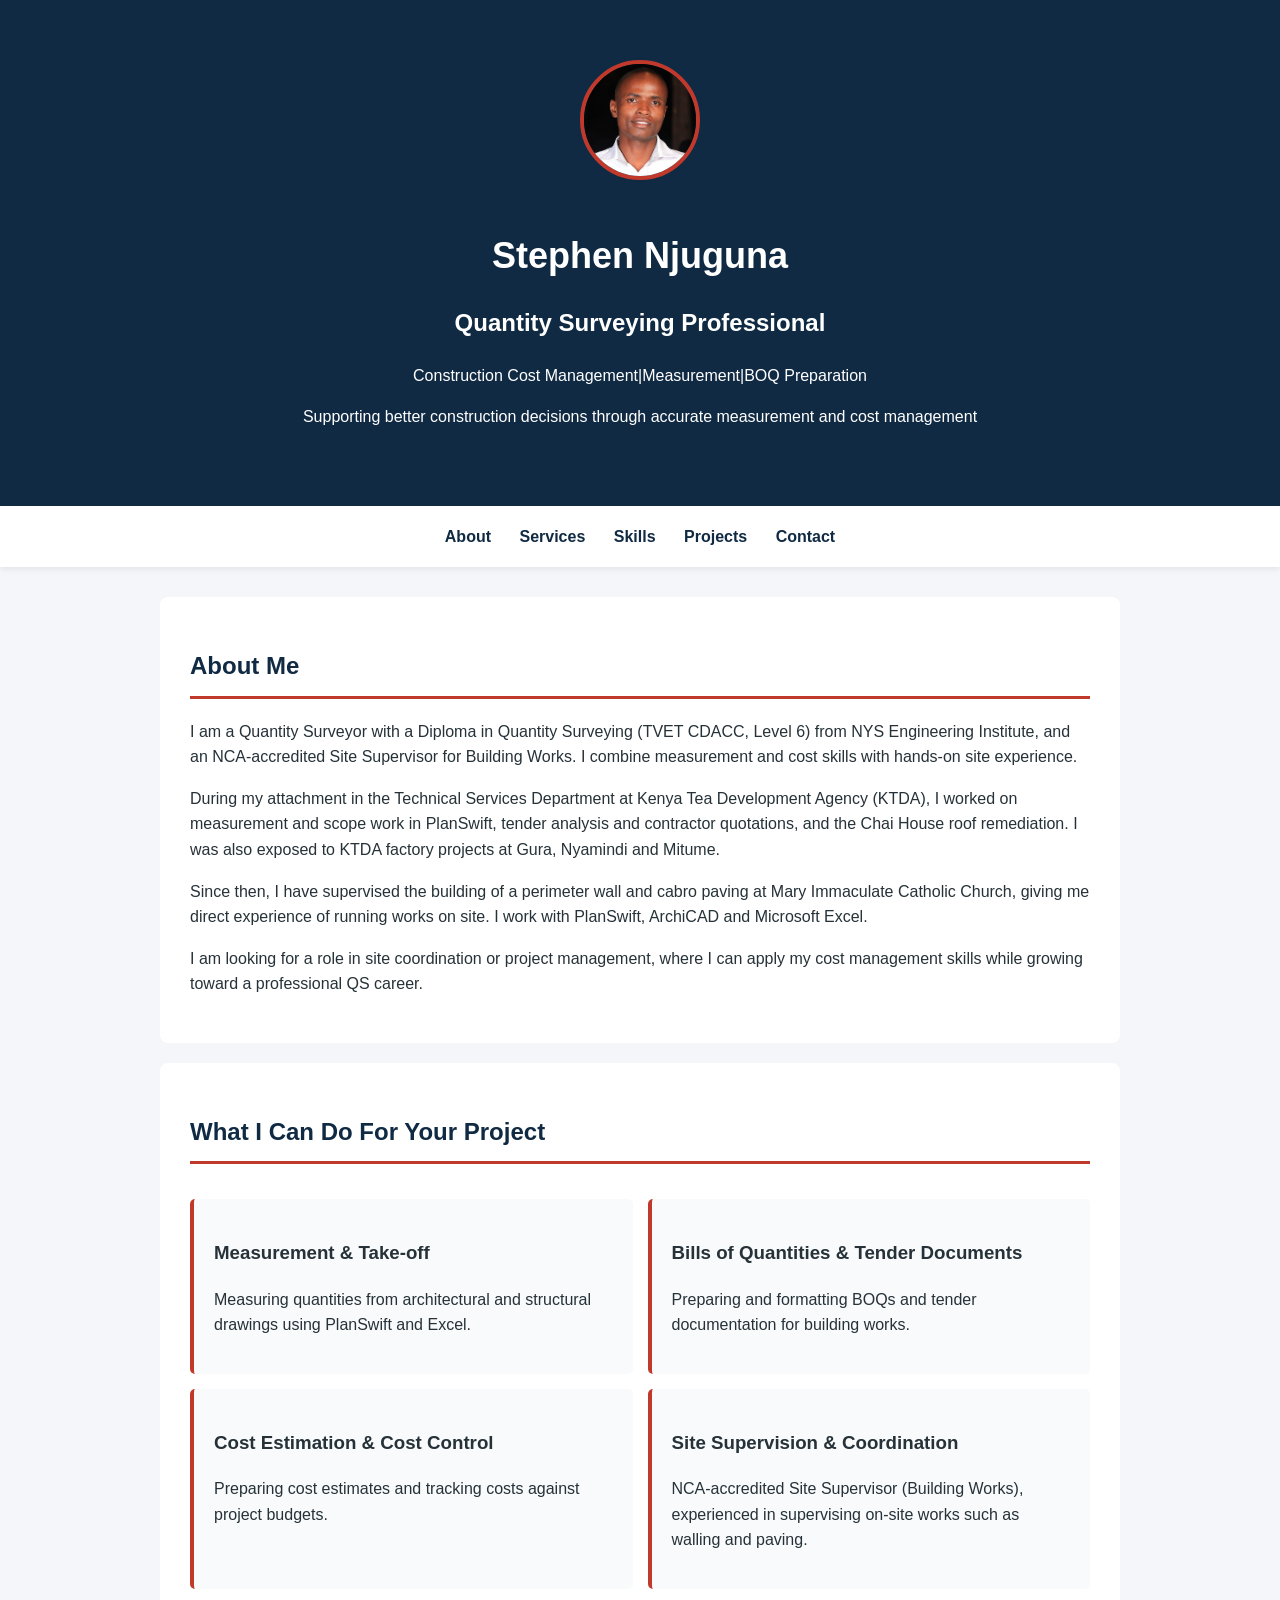
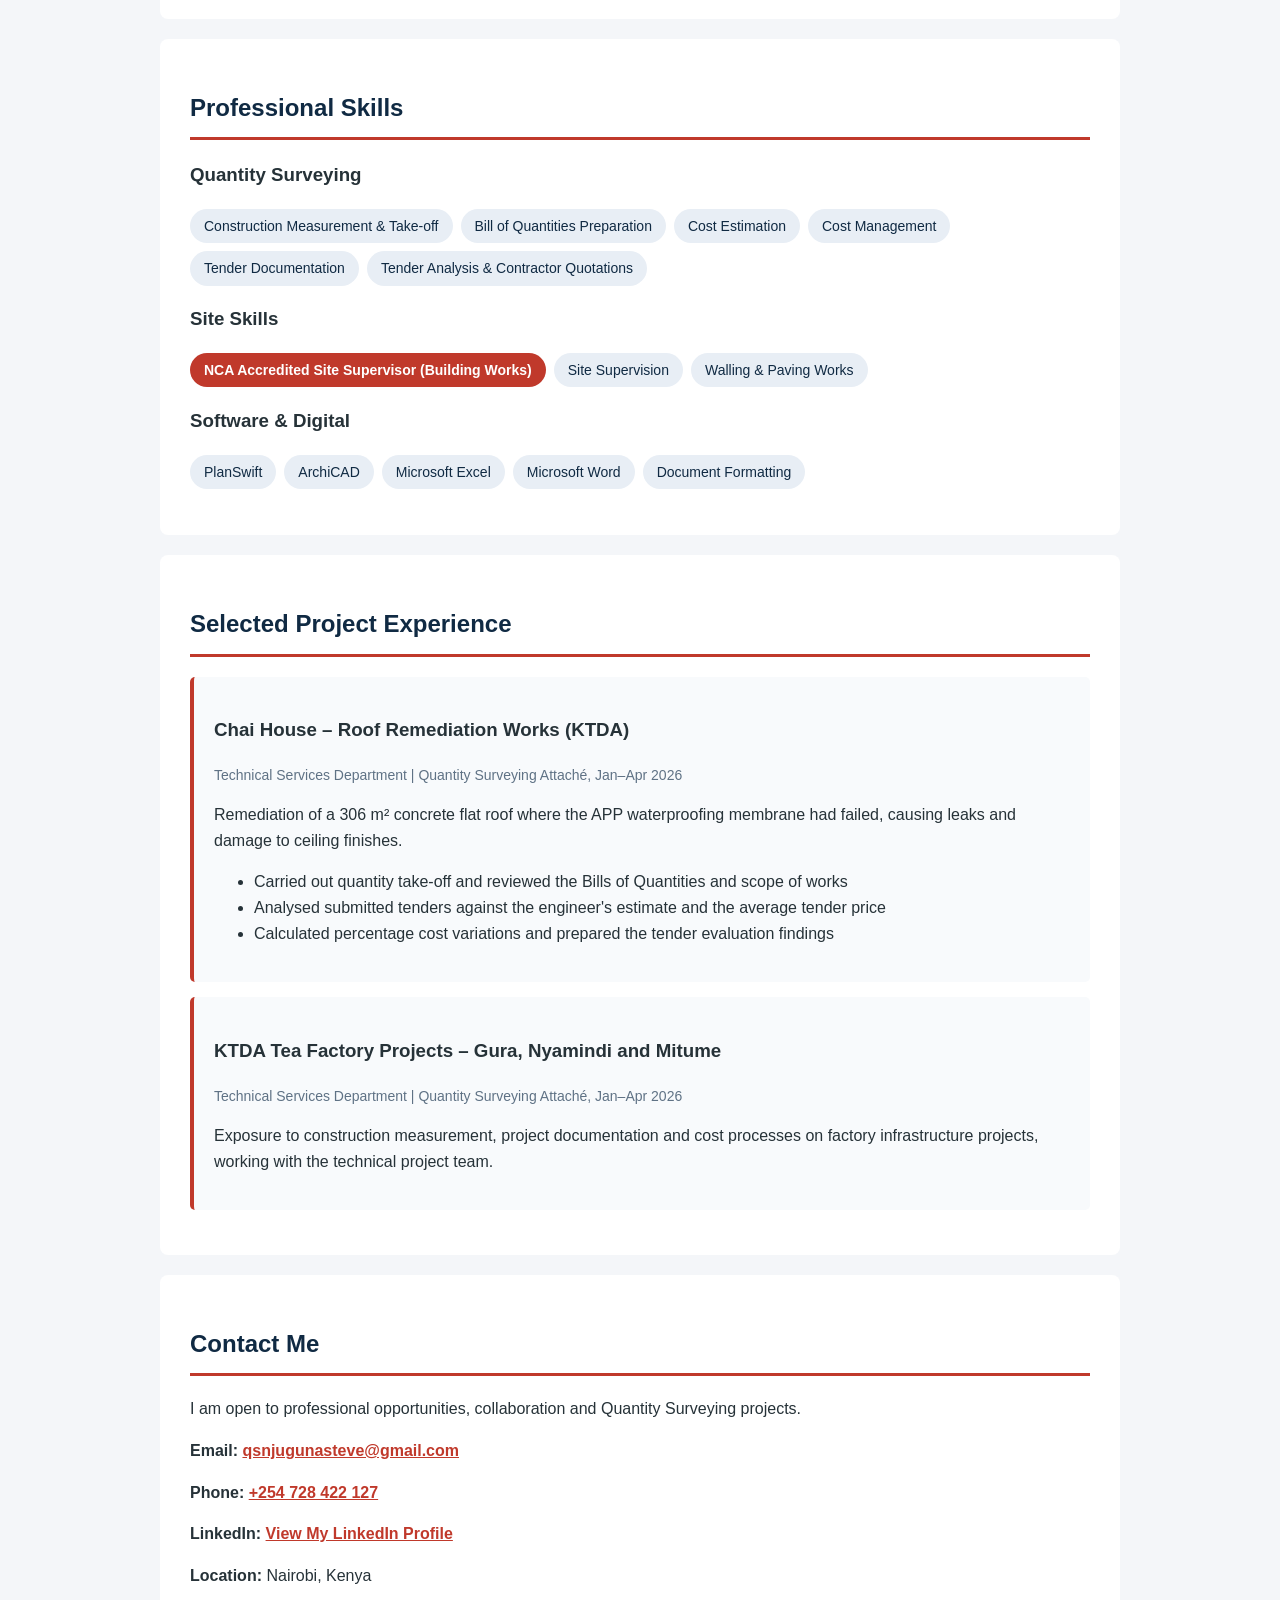
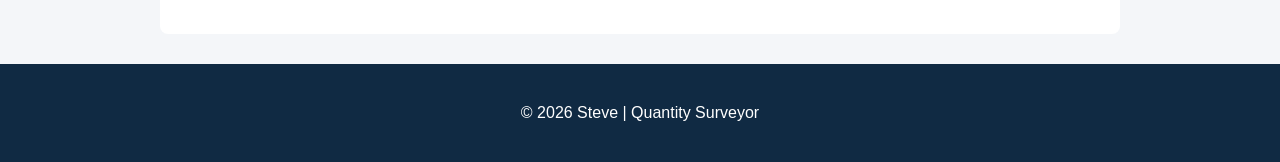
==== index.html @ 522ca5da "Add files via upload" ====
<!DOCTYPE html>
<html lang="en">

<head>
    <meta charset="UTF-8">
    <meta name="viewport" content="width=device-width, initial-scale=1.0">
    <title>Stephen Njuguna | Quantity Surveyor</title>

    <link rel="stylesheet" href="style.css">
</head>

    
    <body>

   <header>
    <img src="stephen.jpg" alt="Stephen Njuguna, Quantity Surveyor" class="profile-photo">
        <h1>Stephen Njuguna</h1>
        <h2>Quantity Surveying Professional</h2>
        <p>Construction Cost Management|Measurement|BOQ Preparation</p>
        <p>
            Supporting better construction decisions through accurate measurement and cost management
        </p>
    </header>

    <nav>
        <a href="#about">About</a>
        <a href="#services">Services</a>
        <a href="#skills">Skills</a>
        <a href="#projects">Projects</a>
        <a href="#contact">Contact</a>
    </nav>

    <main>

            
<section id="about">
    <h2>About Me</h2>

    <p>
        I am a Quantity Surveyor with a Diploma in Quantity Surveying
        (TVET CDACC, Level 6) from NYS Engineering Institute, and an
        NCA-accredited Site Supervisor for Building Works. I combine
        measurement and cost skills with hands-on site experience.
    </p>

    <p>
        During my attachment in the Technical Services Department at
        Kenya Tea Development Agency (KTDA), I worked on measurement
        and scope work in PlanSwift, tender analysis and contractor
        quotations, and the Chai House roof remediation. I was also
        exposed to KTDA factory projects at Gura, Nyamindi and Mitume.
    </p>

    <p>
        Since then, I have supervised the building of a perimeter wall
        and cabro paving at Mary Immaculate Catholic Church, giving me
        direct experience of running works on site. I work with PlanSwift,
        ArchiCAD and Microsoft Excel.
    </p>

    <p>
        I am looking for a role in site coordination or project
        management, where I can apply my cost management skills while
        growing toward a professional QS career.
    </p>
</section>


        
<section id="services">
    <h2>What I Can Do For Your Project</h2>

    <article>
        <h3>Measurement & Take-off</h3>
        <p>
            Measuring quantities from architectural and structural
            drawings using PlanSwift and Excel.
        </p>
    </article>

    <article>
        <h3>Bills of Quantities & Tender Documents</h3>
        <p>
            Preparing and formatting BOQs and tender documentation
            for building works.
        </p>
    </article>

    <article>
        <h3>Cost Estimation & Cost Control</h3>
        <p>
            Preparing cost estimates and tracking costs against
            project budgets.
        </p>
    </article>

    <article>
        <h3>Site Supervision & Coordination</h3>
        <p>
            NCA-accredited Site Supervisor (Building Works),
            experienced in supervising on-site works such as
            walling and paving.
        </p>
    </article>
</section>


       

<section id="skills">
    <h2>Professional Skills</h2>

    <h3>Quantity Surveying</h3>
    <ul>
        <li>Construction Measurement & Take-off</li>
        <li>Bill of Quantities Preparation</li>
        <li>Cost Estimation</li>
        <li>Cost Management</li>
        <li>Tender Documentation</li>
        <li>Tender Analysis & Contractor Quotations</li>
    </ul>

    <h3>Site Skills</h3>
    <ul>
        <li class="highlight">NCA Accredited Site Supervisor (Building Works)</li>
        <li>Site Supervision</li>
        <li>Walling & Paving Works</li>
    </ul>

    <h3>Software & Digital</h3>
    <ul>
        <li>PlanSwift</li>
        <li>ArchiCAD</li>
        <li>Microsoft Excel</li>
        <li>Microsoft Word</li>
        <li>Document Formatting</li>
    </ul>
</section>


        
<section id="projects">
    <h2>Selected Project Experience</h2>

    <article>
        <h3>Chai House – Roof Remediation Works (KTDA)</h3>
        <p class="meta">Technical Services Department | Quantity Surveying Attaché, Jan–Apr 2026</p>
        <p>
            Remediation of a 306 m² concrete flat roof where the
            APP waterproofing membrane had failed, causing leaks
            and damage to ceiling finishes.
        </p>
        <ul>
            <li>Carried out quantity take-off and reviewed the Bills of Quantities and scope of works</li>
            <li>Analysed submitted tenders against the engineer's estimate and the average tender price</li>
            <li>Calculated percentage cost variations and prepared the tender evaluation findings</li>
        </ul>
    </article>

    <article>
        <h3>KTDA Tea Factory Projects – Gura, Nyamindi and Mitume</h3>
        <p class="meta">Technical Services Department | Quantity Surveying Attaché, Jan–Apr 2026</p>
        <p>
            Exposure to construction measurement, project
            documentation and cost processes on factory
            infrastructure projects, working with the technical
            project team.
        </p>
    </article>
</section>

        
<section id="contact">
    <h2>Contact Me</h2>

    <p>
        I am open to professional opportunities,
        collaboration and Quantity Surveying projects.
    </p>

    <p>
        <strong>Email:</strong>
        <a href="mailto:qsnjugunasteve@gmail.com">
            qsnjugunasteve@gmail.com
        </a>
    </p>

    <p>
        <strong>Phone:</strong>
        <a href="tel:+254728422127">
            +254 728 422 127
        </a>
    </p>

    <p>
        <strong>LinkedIn:</strong>
        <a href="https://www.linkedin.com/in/stephen-njuguna-3b5252345/"
           target="_blank"
           rel="noopener noreferrer">
            View My LinkedIn Profile
        </a>
    </p>

    <p><strong>Location:</strong> Nairobi, Kenya</p>

</section>


    </main>

    <footer>
        <p>&copy; 2026 Steve | Quantity Surveyor</p>
    </footer>

</body>
---- style.css ----
/* 1. General website styling */
* {
    box-sizing: border-box;
}

body {
    margin: 0;
    font-family: Arial, sans-serif;
    background-color: #f4f6f9;
    color: #263238;
    line-height: 1.6;
}

/* 2. Website header */
header {
    background-color: #102a43;
    color: white;
    text-align: center;
    padding: 60px 20px;
}

header h1 {
    font-size: 36px;
    margin-bottom: 10px;
}

/* 3. Navigation menu */
nav {
    background-color: #ffffff;
    text-align: center;
    padding: 18px;
}

nav a {
    color: #102a43;
    text-decoration: none;
    margin: 0 12px;
    font-weight: bold;
}

/* 4. Main content */
main {
    max-width: 1000px;
    margin: 30px auto;
    padding: 0 20px;
}

section {
    background-color: white;
    padding: 30px;
    margin-bottom: 20px;
    border-radius: 8px;
}

/* 5. Section headings */
section h2 {
    color: #102a43;
}

/* 6. Footer */
footer {
    background-color: #102a43;
    color: white;
    text-align: center;
    padding: 20px;
}
/* Smooth scrolling and sticky nav */
html {
    scroll-behavior: smooth;
}

nav {
    position: sticky;
    top: 0;
    z-index: 100;
    box-shadow: 0 2px 6px rgba(0, 0, 0, 0.08);
}

section {
    scroll-margin-top: 70px;
}

/* Keyboard focus */
a:focus-visible {
    outline: 3px solid #c0392b;
    outline-offset: 3px;
}

/* Header tagline (use <p class="role"> instead of the second <h2>) */
header .role {
    font-size: 20px;
    margin: 0 0 10px;
    opacity: 0.9;
}

/* Contact and content links */
section a {
    color: #c0392b;
    font-weight: bold;
}

/* Services in two columns on desktop */
#services {
    display: grid;
    grid-template-columns: 1fr 1fr;
    gap: 15px;
}

#services h2 {
    grid-column: 1 / -1;
}

#services article {
    margin: 0;
}

/* Skills as chips */
#skills ul {
    list-style: none;
    padding: 0;
    display: flex;
    flex-wrap: wrap;
    gap: 8px;
}

#skills li {
    background-color: #e8eef5;
    color: #102a43;
    padding: 6px 14px;
    border-radius: 20px;
    font-size: 14px;
}
#skills li.highlight {
    background-color: #c0392b;
    color: white;
    font-weight: bold;
}
.meta {
    color: #5f7285;
    font-size: 14px;
    margin: 0 0 10px;
}
.profile-photo {
    width: 150px;
    height: 150px;
    border-radius: 50%;
    object-fit: cover;
    border: 4px solid #c0392b;
    margin-bottom: 15px;
}
/* Responsive design for mobile phones */
@media screen and (max-width: 600px) {

    header {
        padding: 35px 15px;
    }

    header h1 {
        font-size: 26px;
    }

    nav a {
        display: inline-block;
        margin: 6px;
        font-size: 14px;
    }

    main {
        padding: 0 12px;
    }

    section {
        padding: 20px;
    }
        #services {
        grid-template-columns: 1fr;
    }

}

/* Improve section headings */
section h2 {
    border-bottom: 3px solid #c0392b;
    padding-bottom: 10px;
    margin-bottom: 20px;
}

/* Improve service and project articles */
article {
    background-color: #f8fafc;
    padding: 20px;
    margin: 15px 0;
    border-left: 4px solid #c0392b;
    border-radius: 5px;
}

/* Navigation hover effect */
nav a:hover {
    color: #c0392b;
}

/* Improve links */
a {
    transition: color 0.3s ease;
}
    .profile-photo {
        width: 120px;
        height: 120px;
    }
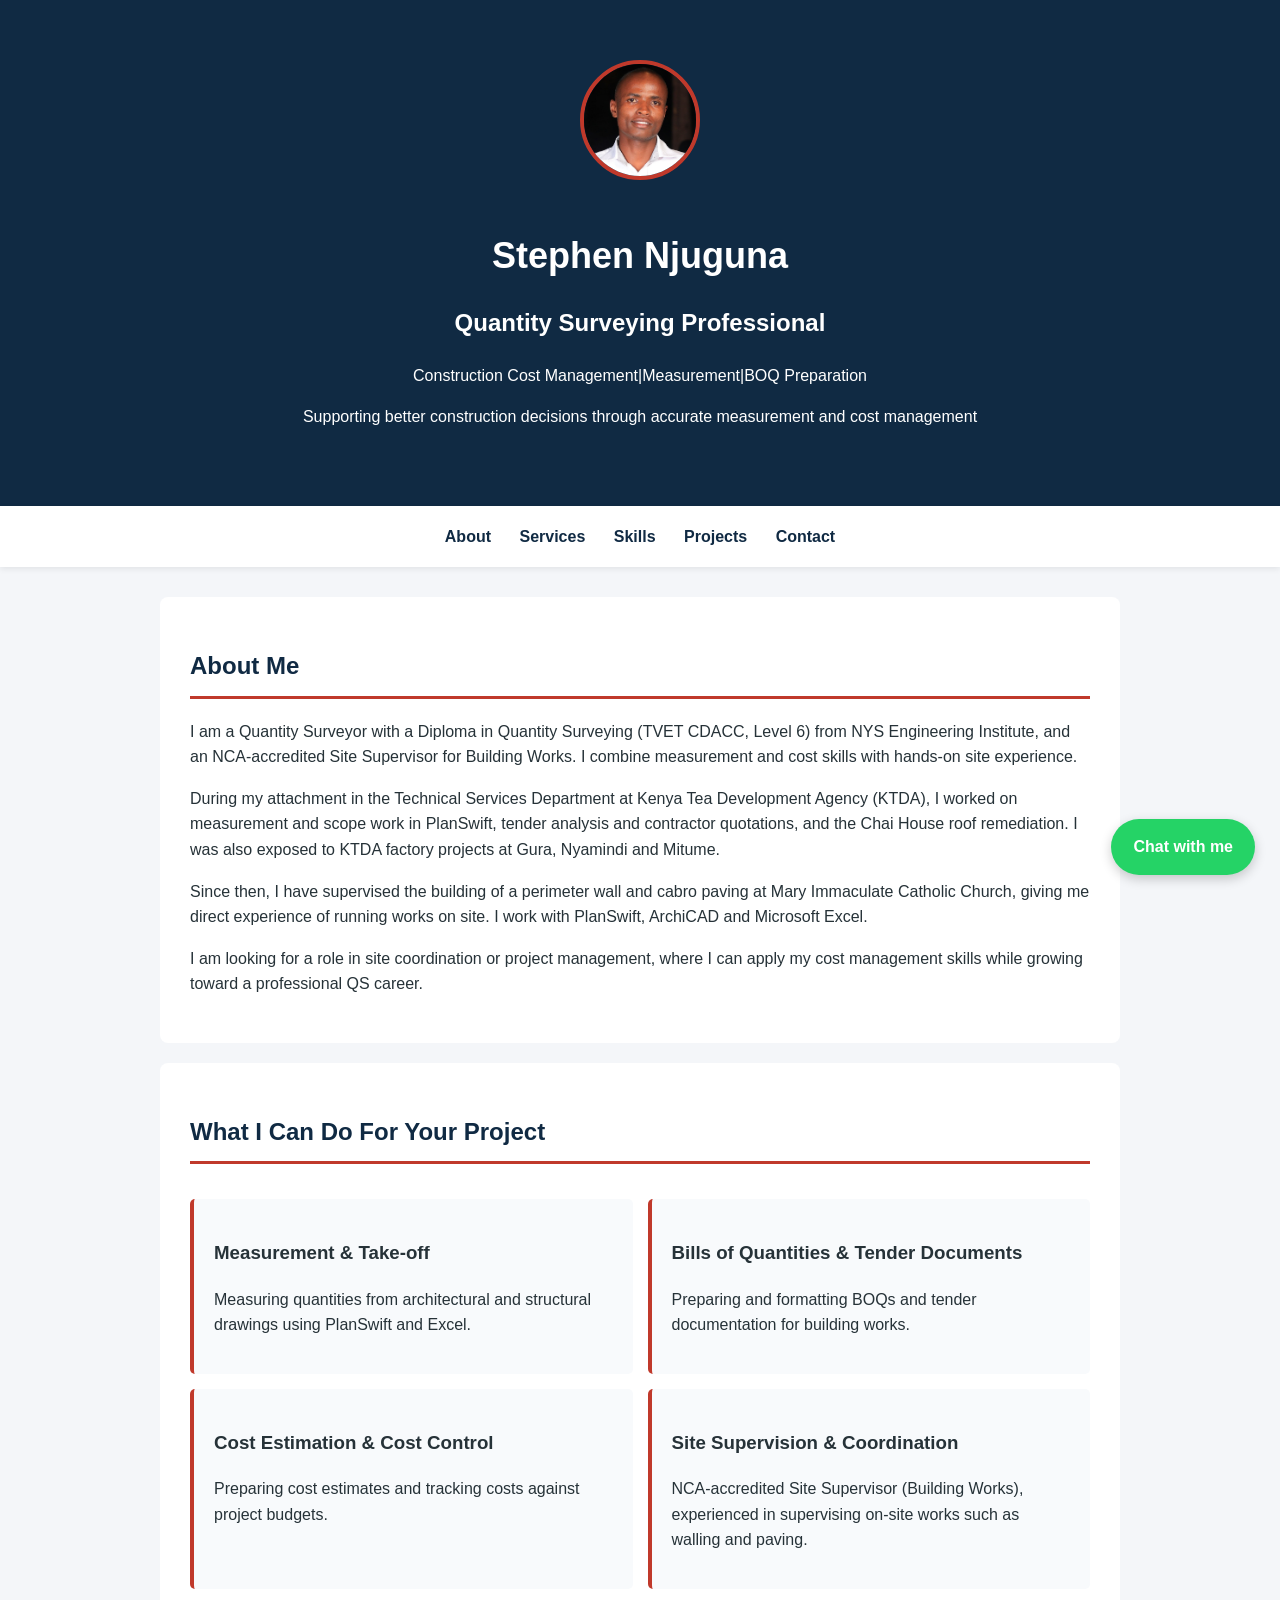
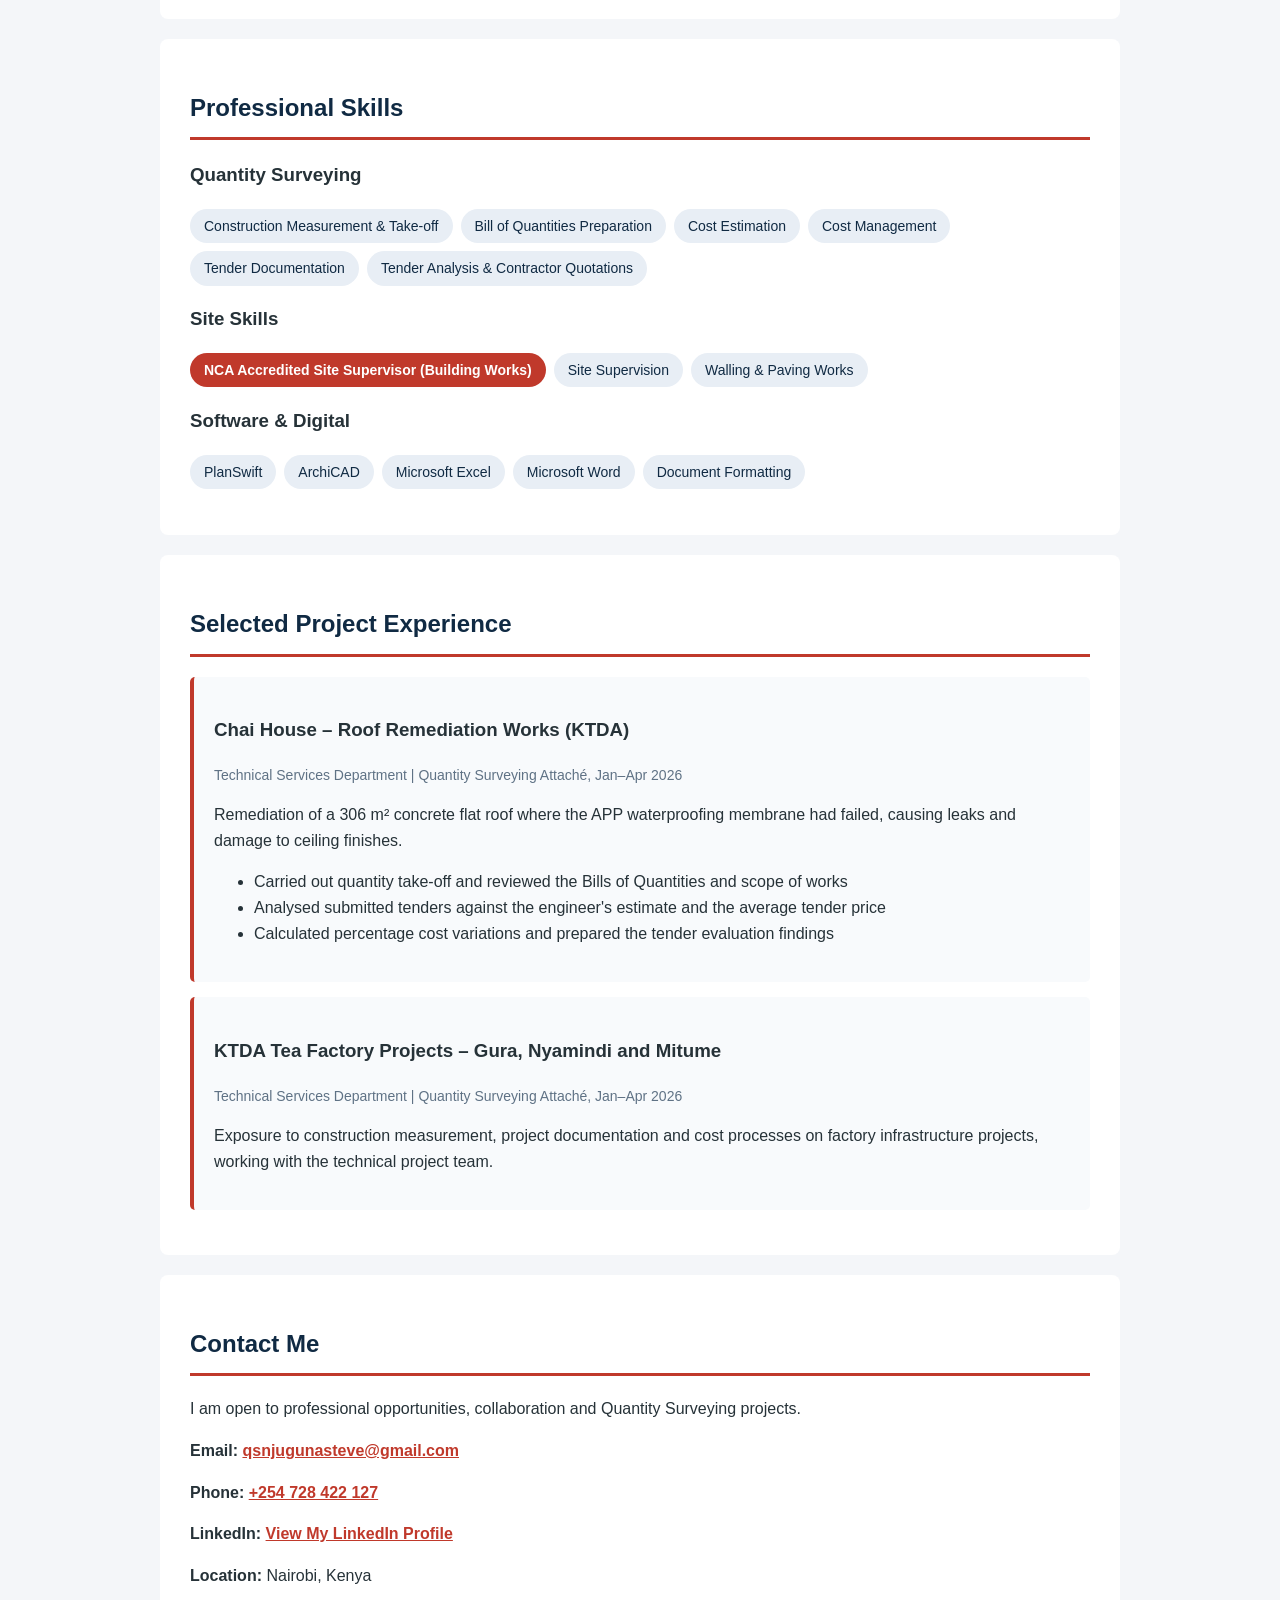
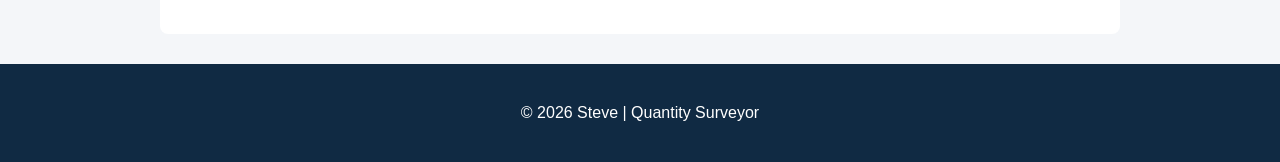
==== commit 7b493b37: "Add files via upload" ====
--- a/index.html
+++ b/index.html
@@ -213,5 +213,17 @@
         <p>&copy; 2026 Steve | Quantity Surveyor</p>
     </footer>
 
+
+<a
+    href="https://wa.me/254728422127"
+    class="floating-contact"
+    target="_blank"
+    rel="noopener noreferrer"
+    aria-label="Contact Stephen on WhatsApp">
+
+    <span>Chat with me</span>
+
+</a>
+
 </body>
 
--- a/style.css
+++ b/style.css
@@ -208,3 +208,23 @@
         width: 120px;
         height: 120px;
     }
+
+.floating-contact {
+    position: fixed;
+    bottom: 25px;
+    right: 25px;
+    background-color: #25D366;
+    color: white;
+    padding: 15px 22px;
+    border-radius: 50px;
+    text-decoration: none;
+    font-weight: bold;
+    box-shadow: 0 4px 12px rgba(0, 0, 0, 0.2);
+    z-index: 1000;
+    transition: transform 0.3s ease, background-color 0.3s ease;
+}
+
+.floating-contact:hover {
+    transform: translateY(-4px);
+    background-color: #1da851;
+}
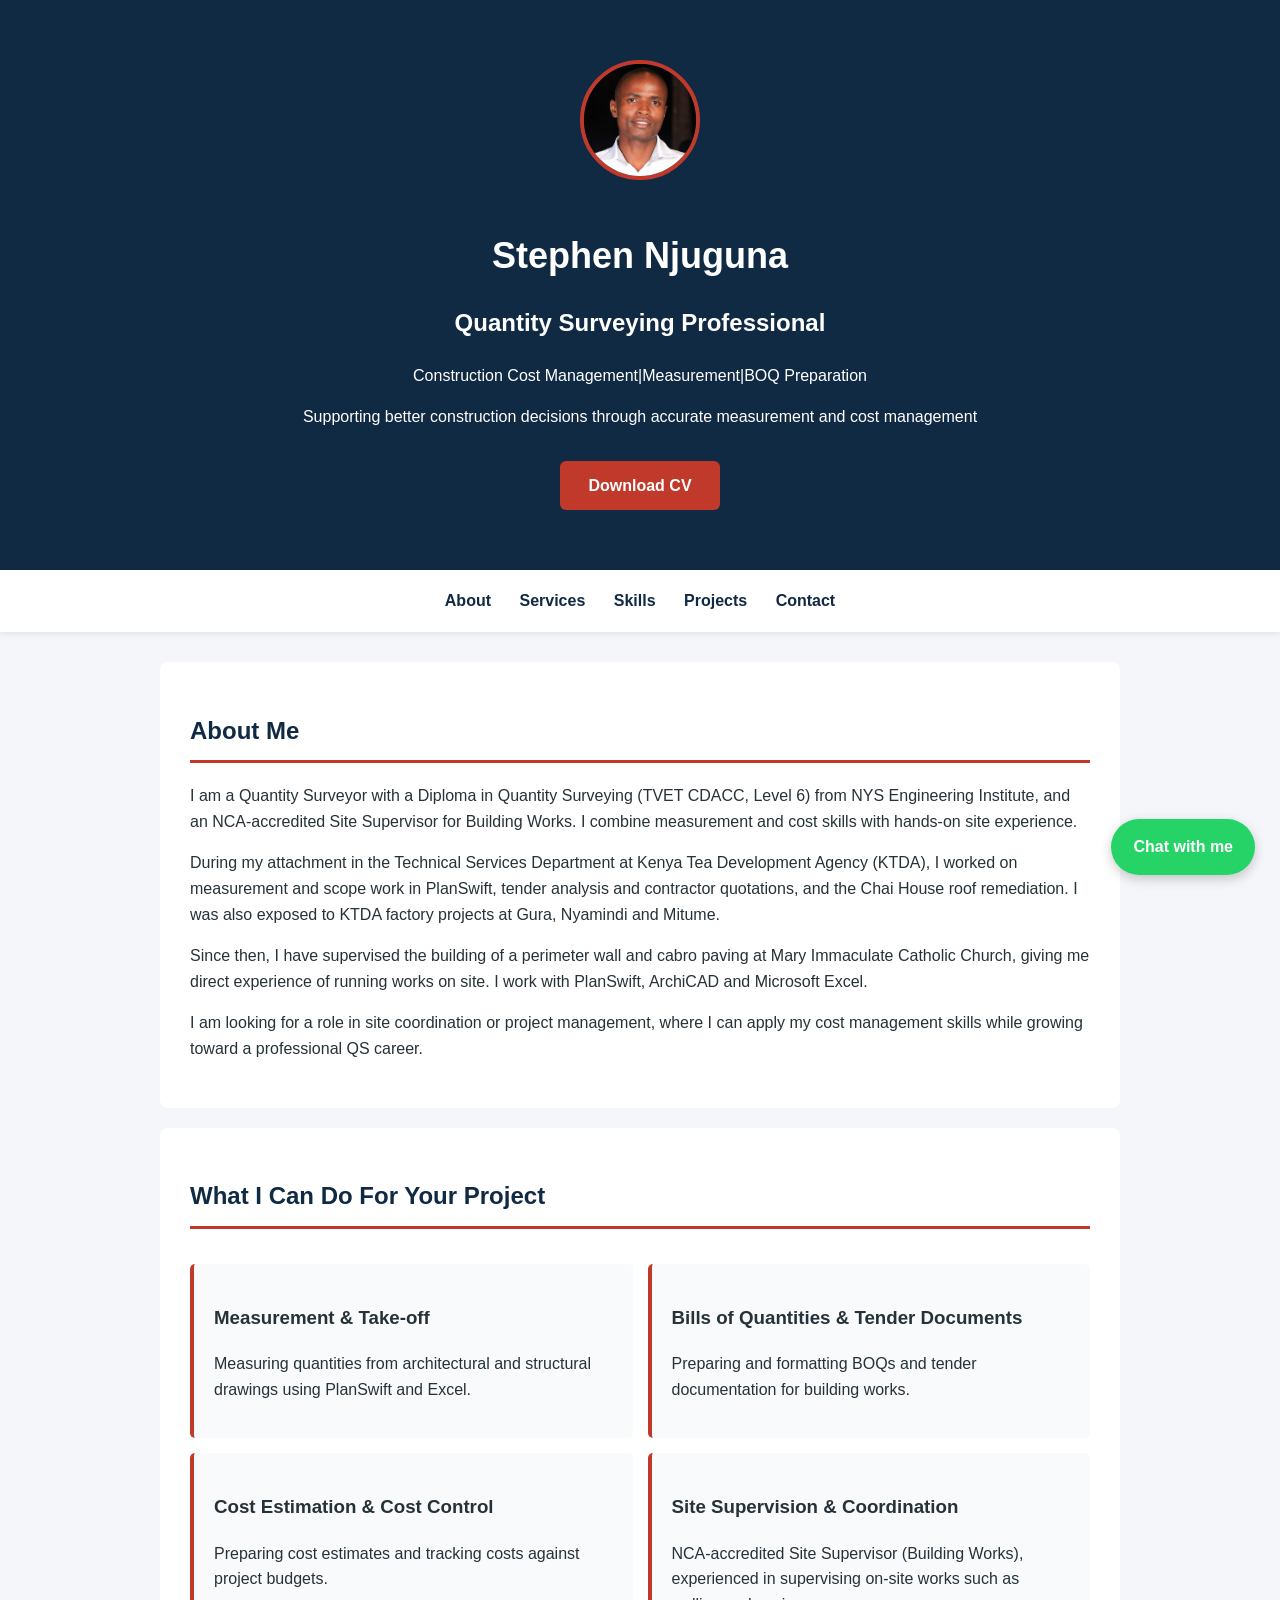
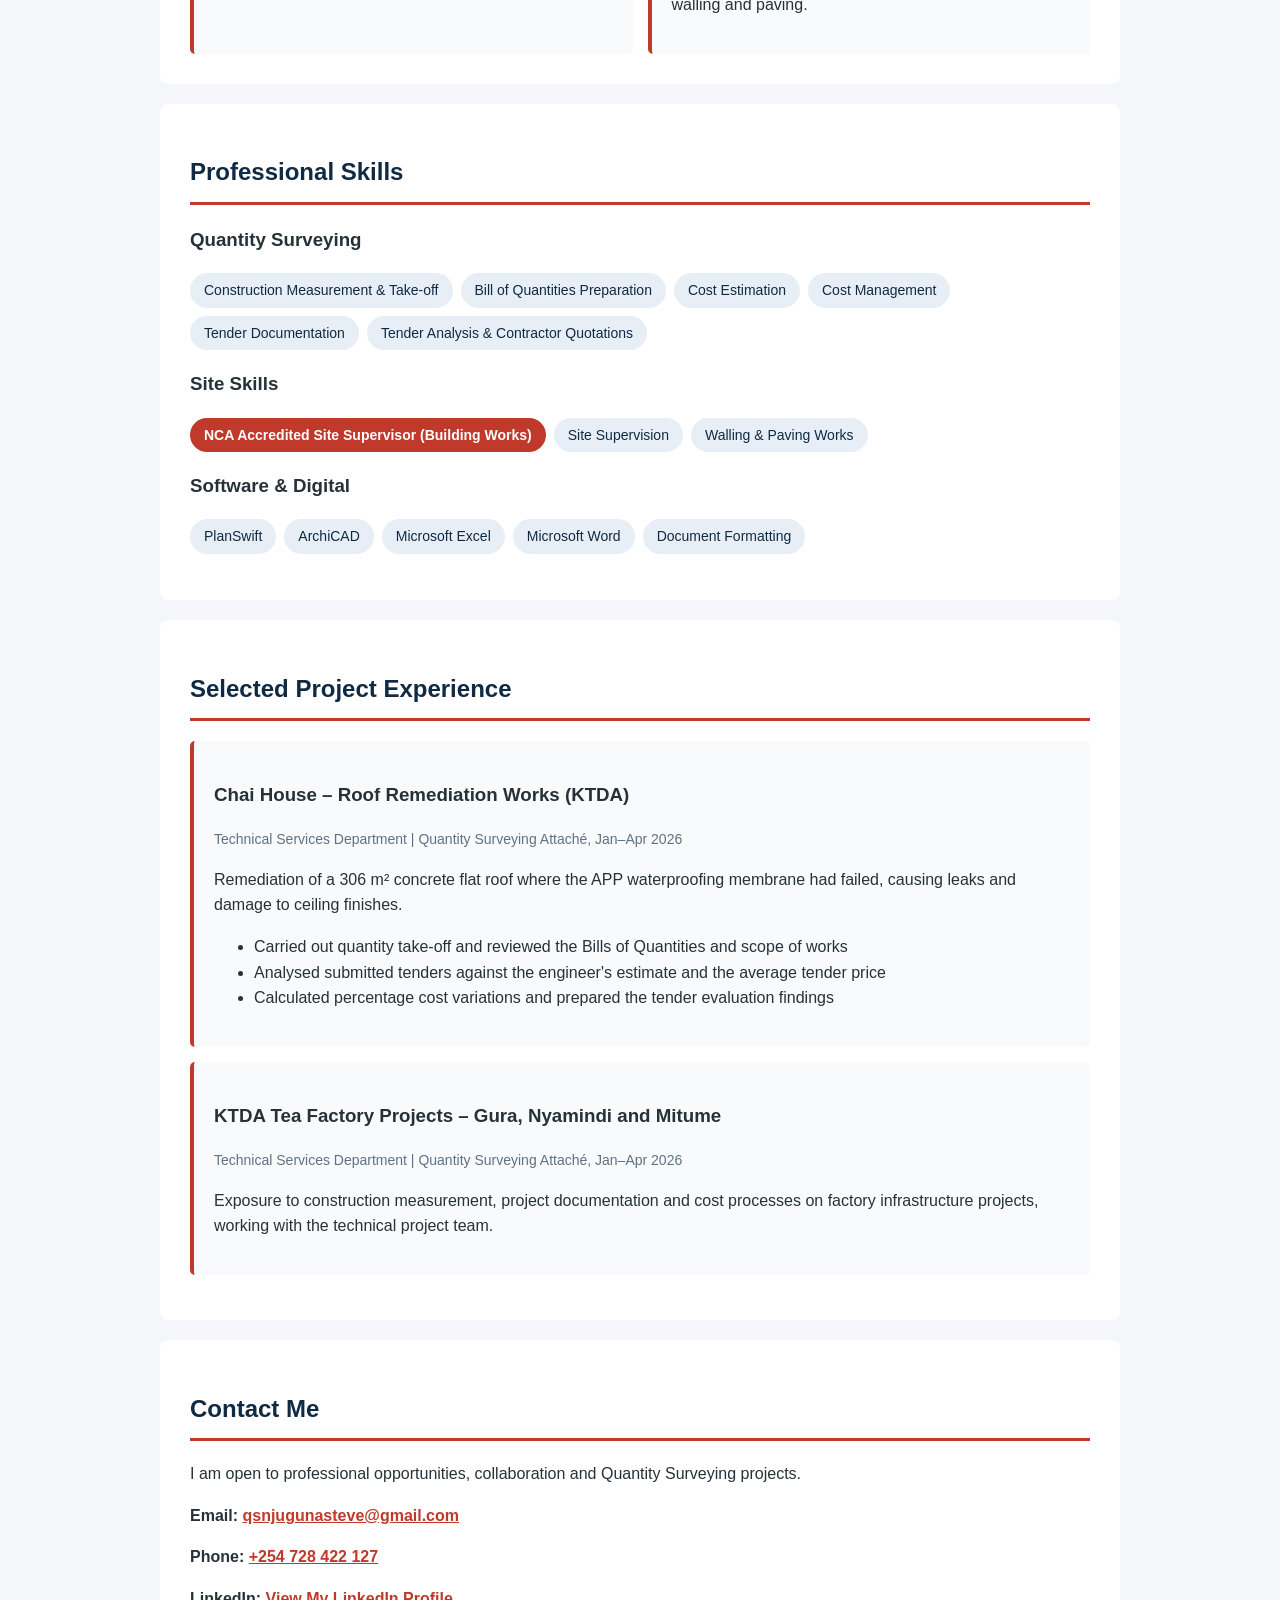
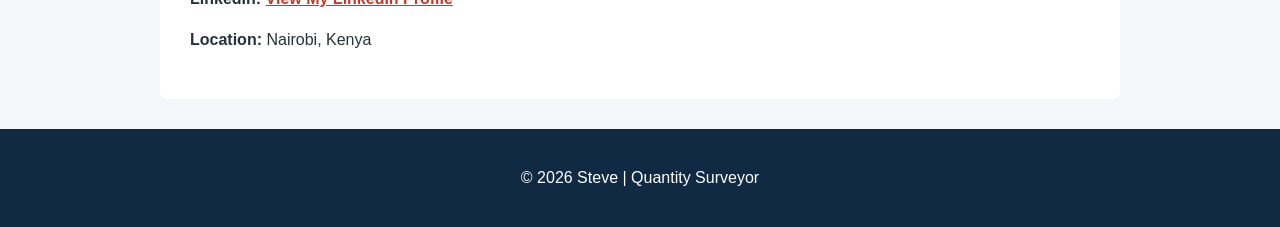
==== commit 56fad4ee: "Add files via upload" ====
--- a/index.html
+++ b/index.html
@@ -21,6 +21,7 @@
         <p>
             Supporting better construction decisions through accurate measurement and cost management
         </p>
+        <a href="Stephen_Njuguna_CV.pdf" class="cv-button" download>Download CV</a>
     </header>
 
     <nav>
--- a/style.css
+++ b/style.css
@@ -149,6 +149,21 @@
     border: 4px solid #c0392b;
     margin-bottom: 15px;
 }
+.cv-button {
+    display: inline-block;
+    margin-top: 15px;
+    padding: 12px 28px;
+    background-color: #c0392b;
+    color: white;
+    text-decoration: none;
+    font-weight: bold;
+    border-radius: 6px;
+    transition: background-color 0.3s ease;
+}
+
+.cv-button:hover {
+    background-color: #a93226;
+}
 /* Responsive design for mobile phones */
 @media screen and (max-width: 600px) {
 
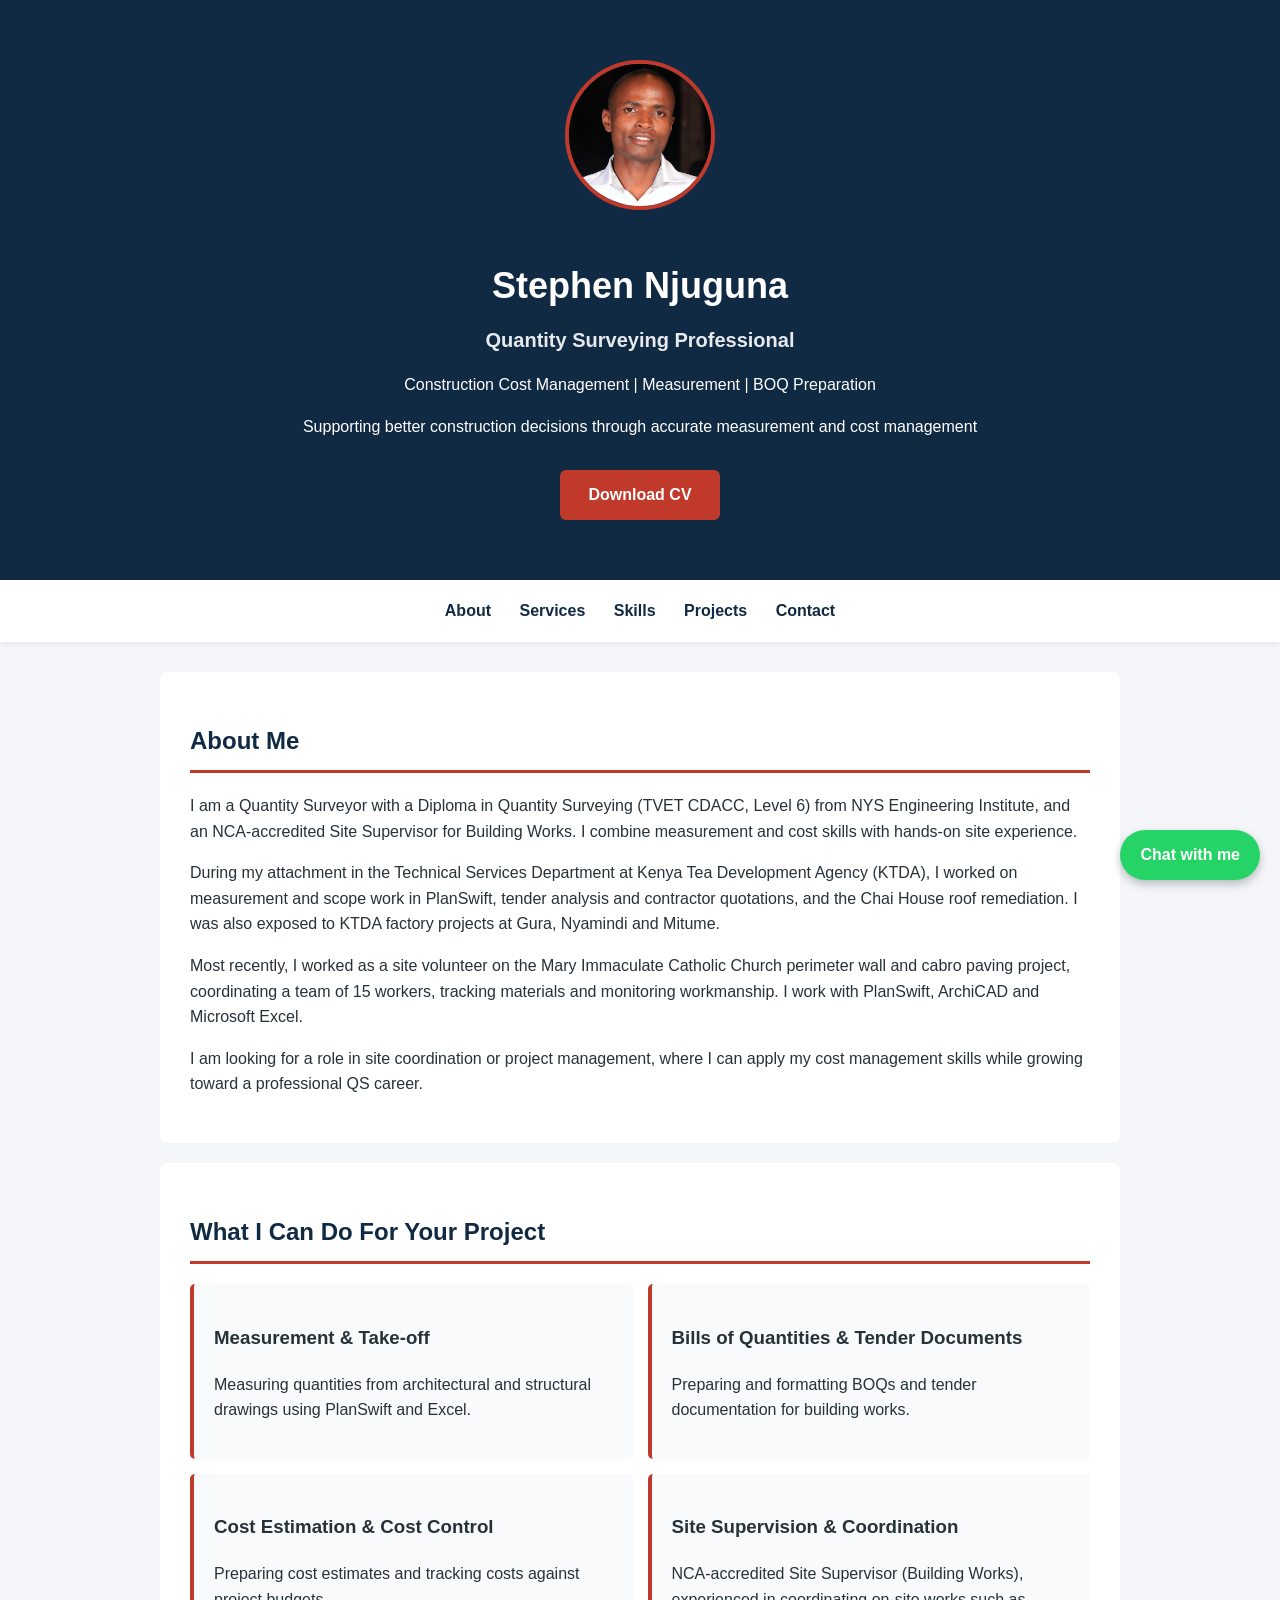
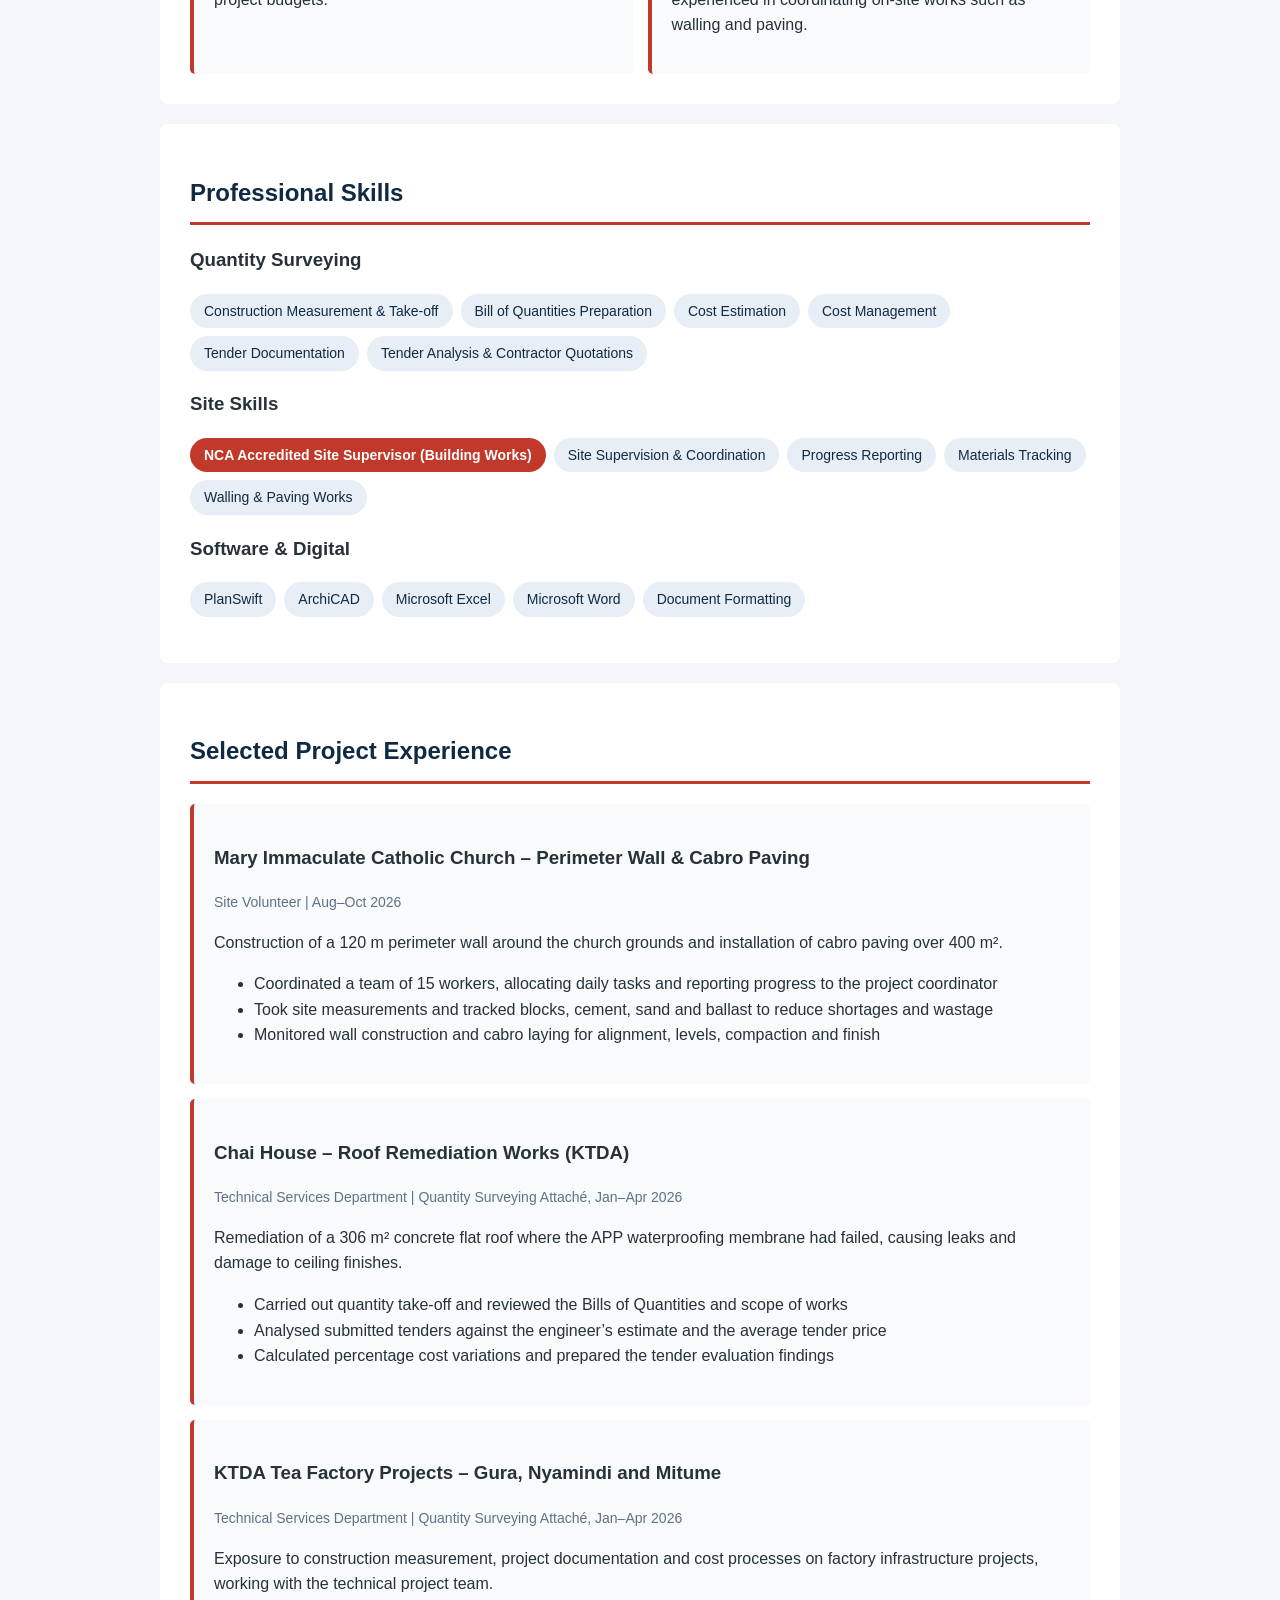
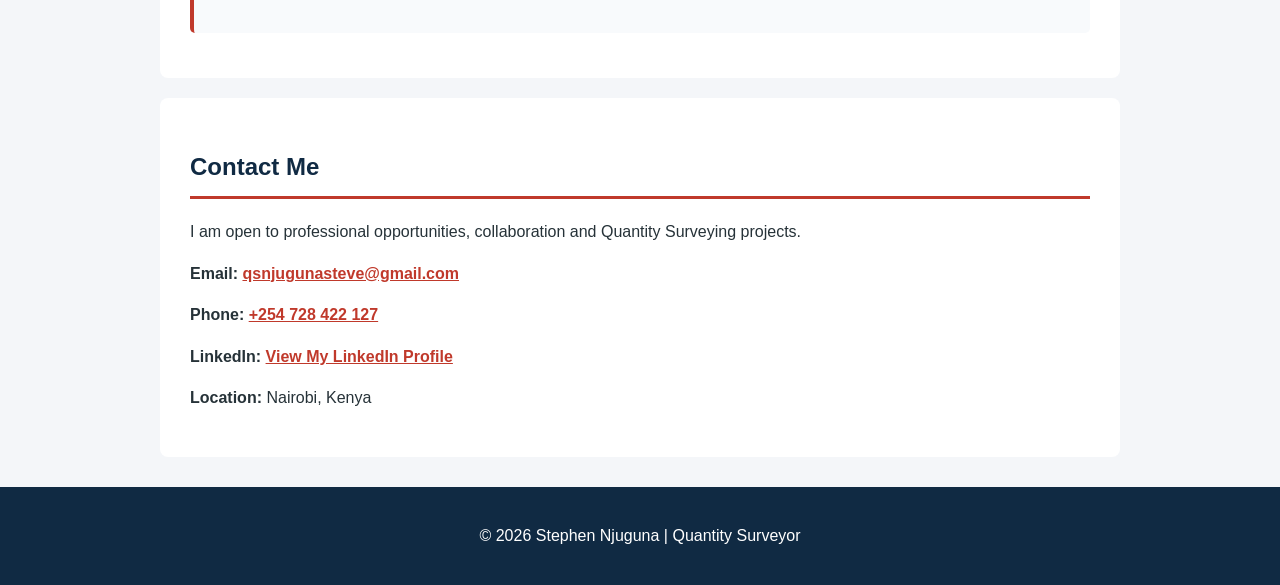
==== commit 18453087: "Add files via upload" ====
--- a/index.html
+++ b/index.html
@@ -1,230 +1,226 @@
-
-<!DOCTYPE html>
-<html lang="en">
-
-<head>
-    <meta charset="UTF-8">
-    <meta name="viewport" content="width=device-width, initial-scale=1.0">
-    <title>Stephen Njuguna | Quantity Surveyor</title>
-
-    <link rel="stylesheet" href="style.css">
-</head>
-
-    
-    <body>
-
-   <header>
-    <img src="stephen.jpg" alt="Stephen Njuguna, Quantity Surveyor" class="profile-photo">
-        <h1>Stephen Njuguna</h1>
-        <h2>Quantity Surveying Professional</h2>
-        <p>Construction Cost Management|Measurement|BOQ Preparation</p>
-        <p>
-            Supporting better construction decisions through accurate measurement and cost management
-        </p>
-        <a href="Stephen_Njuguna_CV.pdf" class="cv-button" download>Download CV</a>
-    </header>
-
-    <nav>
-        <a href="#about">About</a>
-        <a href="#services">Services</a>
-        <a href="#skills">Skills</a>
-        <a href="#projects">Projects</a>
-        <a href="#contact">Contact</a>
-    </nav>
-
-    <main>
-
-            
-<section id="about">
-    <h2>About Me</h2>
-
-    <p>
-        I am a Quantity Surveyor with a Diploma in Quantity Surveying
-        (TVET CDACC, Level 6) from NYS Engineering Institute, and an
-        NCA-accredited Site Supervisor for Building Works. I combine
-        measurement and cost skills with hands-on site experience.
-    </p>
-
-    <p>
-        During my attachment in the Technical Services Department at
-        Kenya Tea Development Agency (KTDA), I worked on measurement
-        and scope work in PlanSwift, tender analysis and contractor
-        quotations, and the Chai House roof remediation. I was also
-        exposed to KTDA factory projects at Gura, Nyamindi and Mitume.
-    </p>
-
-    <p>
-        Since then, I have supervised the building of a perimeter wall
-        and cabro paving at Mary Immaculate Catholic Church, giving me
-        direct experience of running works on site. I work with PlanSwift,
-        ArchiCAD and Microsoft Excel.
-    </p>
-
-    <p>
-        I am looking for a role in site coordination or project
-        management, where I can apply my cost management skills while
-        growing toward a professional QS career.
-    </p>
-</section>
-
-
-        
-<section id="services">
-    <h2>What I Can Do For Your Project</h2>
-
-    <article>
-        <h3>Measurement & Take-off</h3>
-        <p>
-            Measuring quantities from architectural and structural
-            drawings using PlanSwift and Excel.
-        </p>
-    </article>
-
-    <article>
-        <h3>Bills of Quantities & Tender Documents</h3>
-        <p>
-            Preparing and formatting BOQs and tender documentation
-            for building works.
-        </p>
-    </article>
-
-    <article>
-        <h3>Cost Estimation & Cost Control</h3>
-        <p>
-            Preparing cost estimates and tracking costs against
-            project budgets.
-        </p>
-    </article>
-
-    <article>
-        <h3>Site Supervision & Coordination</h3>
-        <p>
-            NCA-accredited Site Supervisor (Building Works),
-            experienced in supervising on-site works such as
-            walling and paving.
-        </p>
-    </article>
-</section>
-
-
-       
-
-<section id="skills">
-    <h2>Professional Skills</h2>
-
-    <h3>Quantity Surveying</h3>
-    <ul>
-        <li>Construction Measurement & Take-off</li>
-        <li>Bill of Quantities Preparation</li>
-        <li>Cost Estimation</li>
-        <li>Cost Management</li>
-        <li>Tender Documentation</li>
-        <li>Tender Analysis & Contractor Quotations</li>
-    </ul>
-
-    <h3>Site Skills</h3>
-    <ul>
-        <li class="highlight">NCA Accredited Site Supervisor (Building Works)</li>
-        <li>Site Supervision</li>
-        <li>Walling & Paving Works</li>
-    </ul>
-
-    <h3>Software & Digital</h3>
-    <ul>
-        <li>PlanSwift</li>
-        <li>ArchiCAD</li>
-        <li>Microsoft Excel</li>
-        <li>Microsoft Word</li>
-        <li>Document Formatting</li>
-    </ul>
-</section>
-
-
-        
-<section id="projects">
-    <h2>Selected Project Experience</h2>
-
-    <article>
-        <h3>Chai House – Roof Remediation Works (KTDA)</h3>
-        <p class="meta">Technical Services Department | Quantity Surveying Attaché, Jan–Apr 2026</p>
-        <p>
-            Remediation of a 306 m² concrete flat roof where the
-            APP waterproofing membrane had failed, causing leaks
-            and damage to ceiling finishes.
-        </p>
-        <ul>
-            <li>Carried out quantity take-off and reviewed the Bills of Quantities and scope of works</li>
-            <li>Analysed submitted tenders against the engineer's estimate and the average tender price</li>
-            <li>Calculated percentage cost variations and prepared the tender evaluation findings</li>
-        </ul>
-    </article>
-
-    <article>
-        <h3>KTDA Tea Factory Projects – Gura, Nyamindi and Mitume</h3>
-        <p class="meta">Technical Services Department | Quantity Surveying Attaché, Jan–Apr 2026</p>
-        <p>
-            Exposure to construction measurement, project
-            documentation and cost processes on factory
-            infrastructure projects, working with the technical
-            project team.
-        </p>
-    </article>
-</section>
-
-        
-<section id="contact">
-    <h2>Contact Me</h2>
-
-    <p>
-        I am open to professional opportunities,
-        collaboration and Quantity Surveying projects.
-    </p>
-
-    <p>
-        <strong>Email:</strong>
-        <a href="mailto:qsnjugunasteve@gmail.com">
-            qsnjugunasteve@gmail.com
-        </a>
-    </p>
-
-    <p>
-        <strong>Phone:</strong>
-        <a href="tel:+254728422127">
-            +254 728 422 127
-        </a>
-    </p>
-
-    <p>
-        <strong>LinkedIn:</strong>
-        <a href="https://www.linkedin.com/in/stephen-njuguna-3b5252345/"
-           target="_blank"
-           rel="noopener noreferrer">
-            View My LinkedIn Profile
-        </a>
-    </p>
-
-    <p><strong>Location:</strong> Nairobi, Kenya</p>
-
-</section>
-
-
-    </main>
-
-    <footer>
-        <p>&copy; 2026 Steve | Quantity Surveyor</p>
-    </footer>
-
-
-<a
-    href="https://wa.me/254728422127"
-    class="floating-contact"
-    target="_blank"
-    rel="noopener noreferrer"
-    aria-label="Contact Stephen on WhatsApp">
-
-    <span>Chat with me</span>
-
-</a>
-
-</body>
-
+<!DOCTYPE html>
+<html lang="en">
+
+<head>
+    <meta charset="UTF-8">
+    <meta name="viewport" content="width=device-width, initial-scale=1.0">
+    <meta name="description" content="Stephen Njuguna is a Quantity Surveyor and NCA-accredited Site Supervisor in Kenya, skilled in measurement, Bills of Quantities, cost management and site coordination.">
+    <title>Stephen Njuguna | Quantity Surveyor</title>
+
+    <link rel="stylesheet" href="style.css">
+</head>
+
+<body>
+
+    <header>
+        <img src="stephen.jpg" alt="Stephen Njuguna, Quantity Surveyor" class="profile-photo">
+        <h1>Stephen Njuguna</h1>
+        <p class="role">Quantity Surveying Professional</p>
+        <p>Construction Cost Management | Measurement | BOQ Preparation</p>
+        <p>
+            Supporting better construction decisions through accurate measurement and cost management
+        </p>
+        <a href="Stephen_Njuguna_CV.pdf" class="cv-button" download>Download CV</a>
+    </header>
+
+    <nav aria-label="Main navigation">
+        <a href="#about">About</a>
+        <a href="#services">Services</a>
+        <a href="#skills">Skills</a>
+        <a href="#projects">Projects</a>
+        <a href="#contact">Contact</a>
+    </nav>
+
+    <main>
+
+        <section id="about">
+            <h2>About Me</h2>
+
+            <p>
+                I am a Quantity Surveyor with a Diploma in Quantity Surveying
+                (TVET CDACC, Level 6) from NYS Engineering Institute, and an
+                NCA-accredited Site Supervisor for Building Works. I combine
+                measurement and cost skills with hands-on site experience.
+            </p>
+
+            <p>
+                During my attachment in the Technical Services Department at
+                Kenya Tea Development Agency (KTDA), I worked on measurement
+                and scope work in PlanSwift, tender analysis and contractor
+                quotations, and the Chai House roof remediation. I was also
+                exposed to KTDA factory projects at Gura, Nyamindi and Mitume.
+            </p>
+
+            <p>
+                Most recently, I worked as a site volunteer on the Mary
+                Immaculate Catholic Church perimeter wall and cabro paving
+                project, coordinating a team of 15 workers, tracking materials
+                and monitoring workmanship. I work with PlanSwift, ArchiCAD
+                and Microsoft Excel.
+            </p>
+
+            <p>
+                I am looking for a role in site coordination or project
+                management, where I can apply my cost management skills while
+                growing toward a professional QS career.
+            </p>
+        </section>
+
+        <section id="services">
+            <h2>What I Can Do For Your Project</h2>
+
+            <article>
+                <h3>Measurement &amp; Take-off</h3>
+                <p>
+                    Measuring quantities from architectural and structural
+                    drawings using PlanSwift and Excel.
+                </p>
+            </article>
+
+            <article>
+                <h3>Bills of Quantities &amp; Tender Documents</h3>
+                <p>
+                    Preparing and formatting BOQs and tender documentation
+                    for building works.
+                </p>
+            </article>
+
+            <article>
+                <h3>Cost Estimation &amp; Cost Control</h3>
+                <p>
+                    Preparing cost estimates and tracking costs against
+                    project budgets.
+                </p>
+            </article>
+
+            <article>
+                <h3>Site Supervision &amp; Coordination</h3>
+                <p>
+                    NCA-accredited Site Supervisor (Building Works),
+                    experienced in coordinating on-site works such as
+                    walling and paving.
+                </p>
+            </article>
+        </section>
+
+        <section id="skills">
+            <h2>Professional Skills</h2>
+
+            <h3>Quantity Surveying</h3>
+            <ul>
+                <li>Construction Measurement &amp; Take-off</li>
+                <li>Bill of Quantities Preparation</li>
+                <li>Cost Estimation</li>
+                <li>Cost Management</li>
+                <li>Tender Documentation</li>
+                <li>Tender Analysis &amp; Contractor Quotations</li>
+            </ul>
+
+            <h3>Site Skills</h3>
+            <ul>
+                <li class="highlight">NCA Accredited Site Supervisor (Building Works)</li>
+                <li>Site Supervision &amp; Coordination</li>
+                <li>Progress Reporting</li>
+                <li>Materials Tracking</li>
+                <li>Walling &amp; Paving Works</li>
+            </ul>
+
+            <h3>Software &amp; Digital</h3>
+            <ul>
+                <li>PlanSwift</li>
+                <li>ArchiCAD</li>
+                <li>Microsoft Excel</li>
+                <li>Microsoft Word</li>
+                <li>Document Formatting</li>
+            </ul>
+        </section>
+
+        <section id="projects">
+            <h2>Selected Project Experience</h2>
+
+            <article>
+                <h3>Mary Immaculate Catholic Church &ndash; Perimeter Wall &amp; Cabro Paving</h3>
+                <p class="meta">Site Volunteer | Aug&ndash;Oct 2026</p>
+                <p>
+                    Construction of a 120 m perimeter wall around the church
+                    grounds and installation of cabro paving over 400 m&sup2;.
+                </p>
+                <ul>
+                    <li>Coordinated a team of 15 workers, allocating daily tasks and reporting progress to the project coordinator</li>
+                    <li>Took site measurements and tracked blocks, cement, sand and ballast to reduce shortages and wastage</li>
+                    <li>Monitored wall construction and cabro laying for alignment, levels, compaction and finish</li>
+                </ul>
+            </article>
+
+            <article>
+                <h3>Chai House &ndash; Roof Remediation Works (KTDA)</h3>
+                <p class="meta">Technical Services Department | Quantity Surveying Attach&eacute;, Jan&ndash;Apr 2026</p>
+                <p>
+                    Remediation of a 306 m&sup2; concrete flat roof where the
+                    APP waterproofing membrane had failed, causing leaks
+                    and damage to ceiling finishes.
+                </p>
+                <ul>
+                    <li>Carried out quantity take-off and reviewed the Bills of Quantities and scope of works</li>
+                    <li>Analysed submitted tenders against the engineer&rsquo;s estimate and the average tender price</li>
+                    <li>Calculated percentage cost variations and prepared the tender evaluation findings</li>
+                </ul>
+            </article>
+
+            <article>
+                <h3>KTDA Tea Factory Projects &ndash; Gura, Nyamindi and Mitume</h3>
+                <p class="meta">Technical Services Department | Quantity Surveying Attach&eacute;, Jan&ndash;Apr 2026</p>
+                <p>
+                    Exposure to construction measurement, project
+                    documentation and cost processes on factory
+                    infrastructure projects, working with the technical
+                    project team.
+                </p>
+            </article>
+        </section>
+
+        <section id="contact">
+            <h2>Contact Me</h2>
+
+            <p>
+                I am open to professional opportunities,
+                collaboration and Quantity Surveying projects.
+            </p>
+
+            <p>
+                <strong>Email:</strong>
+                <a href="mailto:qsnjugunasteve@gmail.com">qsnjugunasteve@gmail.com</a>
+            </p>
+
+            <p>
+                <strong>Phone:</strong>
+                <a href="tel:+254728422127">+254 728 422 127</a>
+            </p>
+
+            <p>
+                <strong>LinkedIn:</strong>
+                <a href="https://www.linkedin.com/in/stephen-njuguna-3b5252345/"
+                   target="_blank"
+                   rel="noopener noreferrer">View My LinkedIn Profile</a>
+            </p>
+
+            <p><strong>Location:</strong> Nairobi, Kenya</p>
+        </section>
+
+    </main>
+
+    <footer>
+        <p>&copy; 2026 Stephen Njuguna | Quantity Surveyor</p>
+    </footer>
+
+    <a href="https://wa.me/254728422127"
+       class="floating-contact"
+       target="_blank"
+       rel="noopener noreferrer"
+       aria-label="Contact Stephen on WhatsApp">
+        <span>Chat with me</span>
+    </a>
+
+</body>
+
+</html>
--- a/style.css
+++ b/style.css
@@ -1,245 +1,250 @@
-
-/* 1. General website styling */
-* {
-    box-sizing: border-box;
-}
-
-body {
-    margin: 0;
-    font-family: Arial, sans-serif;
-    background-color: #f4f6f9;
-    color: #263238;
-    line-height: 1.6;
-}
-
-/* 2. Website header */
-header {
-    background-color: #102a43;
-    color: white;
-    text-align: center;
-    padding: 60px 20px;
-}
-
-header h1 {
-    font-size: 36px;
-    margin-bottom: 10px;
-}
-
-/* 3. Navigation menu */
-nav {
-    background-color: #ffffff;
-    text-align: center;
-    padding: 18px;
-}
-
-nav a {
-    color: #102a43;
-    text-decoration: none;
-    margin: 0 12px;
-    font-weight: bold;
-}
-
-/* 4. Main content */
-main {
-    max-width: 1000px;
-    margin: 30px auto;
-    padding: 0 20px;
-}
-
-section {
-    background-color: white;
-    padding: 30px;
-    margin-bottom: 20px;
-    border-radius: 8px;
-}
-
-/* 5. Section headings */
-section h2 {
-    color: #102a43;
-}
-
-/* 6. Footer */
-footer {
-    background-color: #102a43;
-    color: white;
-    text-align: center;
-    padding: 20px;
-}
-/* Smooth scrolling and sticky nav */
-html {
-    scroll-behavior: smooth;
-}
-
-nav {
-    position: sticky;
-    top: 0;
-    z-index: 100;
-    box-shadow: 0 2px 6px rgba(0, 0, 0, 0.08);
-}
-
-section {
-    scroll-margin-top: 70px;
-}
-
-/* Keyboard focus */
-a:focus-visible {
-    outline: 3px solid #c0392b;
-    outline-offset: 3px;
-}
-
-/* Header tagline (use <p class="role"> instead of the second <h2>) */
-header .role {
-    font-size: 20px;
-    margin: 0 0 10px;
-    opacity: 0.9;
-}
-
-/* Contact and content links */
-section a {
-    color: #c0392b;
-    font-weight: bold;
-}
-
-/* Services in two columns on desktop */
-#services {
-    display: grid;
-    grid-template-columns: 1fr 1fr;
-    gap: 15px;
-}
-
-#services h2 {
-    grid-column: 1 / -1;
-}
-
-#services article {
-    margin: 0;
-}
-
-/* Skills as chips */
-#skills ul {
-    list-style: none;
-    padding: 0;
-    display: flex;
-    flex-wrap: wrap;
-    gap: 8px;
-}
-
-#skills li {
-    background-color: #e8eef5;
-    color: #102a43;
-    padding: 6px 14px;
-    border-radius: 20px;
-    font-size: 14px;
-}
-#skills li.highlight {
-    background-color: #c0392b;
-    color: white;
-    font-weight: bold;
-}
-.meta {
-    color: #5f7285;
-    font-size: 14px;
-    margin: 0 0 10px;
-}
-.profile-photo {
-    width: 150px;
-    height: 150px;
-    border-radius: 50%;
-    object-fit: cover;
-    border: 4px solid #c0392b;
-    margin-bottom: 15px;
-}
-.cv-button {
-    display: inline-block;
-    margin-top: 15px;
-    padding: 12px 28px;
-    background-color: #c0392b;
-    color: white;
-    text-decoration: none;
-    font-weight: bold;
-    border-radius: 6px;
-    transition: background-color 0.3s ease;
-}
-
-.cv-button:hover {
-    background-color: #a93226;
-}
-/* Responsive design for mobile phones */
-@media screen and (max-width: 600px) {
-
-    header {
-        padding: 35px 15px;
-    }
-
-    header h1 {
-        font-size: 26px;
-    }
-
-    nav a {
-        display: inline-block;
-        margin: 6px;
-        font-size: 14px;
-    }
-
-    main {
-        padding: 0 12px;
-    }
-
-    section {
-        padding: 20px;
-    }
-        #services {
-        grid-template-columns: 1fr;
-    }
-
-}
-
-/* Improve section headings */
-section h2 {
-    border-bottom: 3px solid #c0392b;
-    padding-bottom: 10px;
-    margin-bottom: 20px;
-}
-
-/* Improve service and project articles */
-article {
-    background-color: #f8fafc;
-    padding: 20px;
-    margin: 15px 0;
-    border-left: 4px solid #c0392b;
-    border-radius: 5px;
-}
-
-/* Navigation hover effect */
-nav a:hover {
-    color: #c0392b;
-}
-
-/* Improve links */
-a {
-    transition: color 0.3s ease;
-}
-    .profile-photo {
-        width: 120px;
-        height: 120px;
-    }
-
-.floating-contact {
-    position: fixed;
-    bottom: 25px;
-    right: 25px;
-    background-color: #25D366;
-    color: white;
-    padding: 15px 22px;
-    border-radius: 50px;
-    text-decoration: none;
-    font-weight: bold;
-    box-shadow: 0 4px 12px rgba(0, 0, 0, 0.2);
-    z-index: 1000;
-    transition: transform 0.3s ease, background-color 0.3s ease;
-}
-
-.floating-contact:hover {
-    transform: translateY(-4px);
-    background-color: #1da851;
-}+/* 1. General website styling */
+* {
+    box-sizing: border-box;
+}
+
+html {
+    scroll-behavior: smooth;
+}
+
+body {
+    margin: 0;
+    font-family: Arial, sans-serif;
+    background-color: #f4f6f9;
+    color: #263238;
+    line-height: 1.6;
+}
+
+/* 2. Website header */
+header {
+    background-color: #102a43;
+    color: white;
+    text-align: center;
+    padding: 60px 20px;
+}
+
+header h1 {
+    font-size: 36px;
+    margin-bottom: 10px;
+}
+
+header .role {
+    font-size: 20px;
+    font-weight: bold;
+    margin: 0 0 10px;
+    opacity: 0.9;
+}
+
+.profile-photo {
+    width: 150px;
+    height: 150px;
+    border-radius: 50%;
+    object-fit: cover;
+    border: 4px solid #c0392b;
+    margin-bottom: 15px;
+}
+
+/* Download CV button */
+.cv-button {
+    display: inline-block;
+    margin-top: 15px;
+    padding: 12px 28px;
+    background-color: #c0392b;
+    color: white;
+    text-decoration: none;
+    font-weight: bold;
+    border-radius: 6px;
+    transition: background-color 0.3s ease;
+}
+
+.cv-button:hover {
+    background-color: #a93226;
+}
+
+/* 3. Navigation menu (sticky) */
+nav {
+    background-color: #ffffff;
+    text-align: center;
+    padding: 18px;
+    position: sticky;
+    top: 0;
+    z-index: 100;
+    box-shadow: 0 2px 6px rgba(0, 0, 0, 0.08);
+}
+
+nav a {
+    color: #102a43;
+    text-decoration: none;
+    margin: 0 12px;
+    font-weight: bold;
+}
+
+nav a:hover {
+    color: #c0392b;
+}
+
+/* 4. Main content */
+main {
+    max-width: 1000px;
+    margin: 30px auto;
+    padding: 0 20px;
+}
+
+section {
+    background-color: white;
+    padding: 30px;
+    margin-bottom: 20px;
+    border-radius: 8px;
+    scroll-margin-top: 70px;
+}
+
+/* 5. Section headings */
+section h2 {
+    color: #102a43;
+    border-bottom: 3px solid #c0392b;
+    padding-bottom: 10px;
+    margin-bottom: 20px;
+}
+
+/* Service, project and experience articles */
+article {
+    background-color: #f8fafc;
+    padding: 20px;
+    margin: 15px 0;
+    border-left: 4px solid #c0392b;
+    border-radius: 5px;
+}
+
+.meta {
+    color: #5f7285;
+    font-size: 14px;
+    margin: 0 0 10px;
+}
+
+/* Services in two columns on desktop */
+#services {
+    display: grid;
+    grid-template-columns: 1fr 1fr;
+    gap: 15px;
+}
+
+#services h2 {
+    grid-column: 1 / -1;
+    margin-bottom: 5px;
+}
+
+#services article {
+    margin: 0;
+}
+
+/* Skills as chips */
+#skills ul {
+    list-style: none;
+    padding: 0;
+    display: flex;
+    flex-wrap: wrap;
+    gap: 8px;
+}
+
+#skills li {
+    background-color: #e8eef5;
+    color: #102a43;
+    padding: 6px 14px;
+    border-radius: 20px;
+    font-size: 14px;
+}
+
+#skills li.highlight {
+    background-color: #c0392b;
+    color: white;
+    font-weight: bold;
+}
+
+/* Links */
+a {
+    transition: color 0.3s ease;
+}
+
+section a {
+    color: #c0392b;
+    font-weight: bold;
+}
+
+a:focus-visible {
+    outline: 3px solid #c0392b;
+    outline-offset: 3px;
+}
+
+/* 6. Footer */
+footer {
+    background-color: #102a43;
+    color: white;
+    text-align: center;
+    padding: 20px;
+}
+
+/* Floating WhatsApp button */
+.floating-contact {
+    position: fixed;
+    right: 20px;
+    bottom: 20px;
+    z-index: 200;
+    background-color: #25d366;
+    color: #ffffff;
+    padding: 12px 20px;
+    border-radius: 30px;
+    font-weight: bold;
+    text-decoration: none;
+    box-shadow: 0 4px 10px rgba(0, 0, 0, 0.25);
+    transition: background-color 0.3s ease;
+}
+
+.floating-contact:hover {
+    background-color: #1ebe5a;
+}
+
+/* Responsive design for mobile phones (keep this block last) */
+@media screen and (max-width: 600px) {
+
+    header {
+        padding: 35px 15px;
+    }
+
+    header h1 {
+        font-size: 26px;
+    }
+
+    header .role {
+        font-size: 17px;
+    }
+
+    .profile-photo {
+        width: 120px;
+        height: 120px;
+    }
+
+    nav a {
+        display: inline-block;
+        margin: 6px;
+        font-size: 14px;
+    }
+
+    main {
+        padding: 0 12px;
+    }
+
+    section {
+        padding: 20px;
+    }
+
+    #services {
+        grid-template-columns: 1fr;
+    }
+
+    .floating-contact {
+        right: 12px;
+        bottom: 12px;
+        padding: 10px 16px;
+        font-size: 14px;
+    }
+}
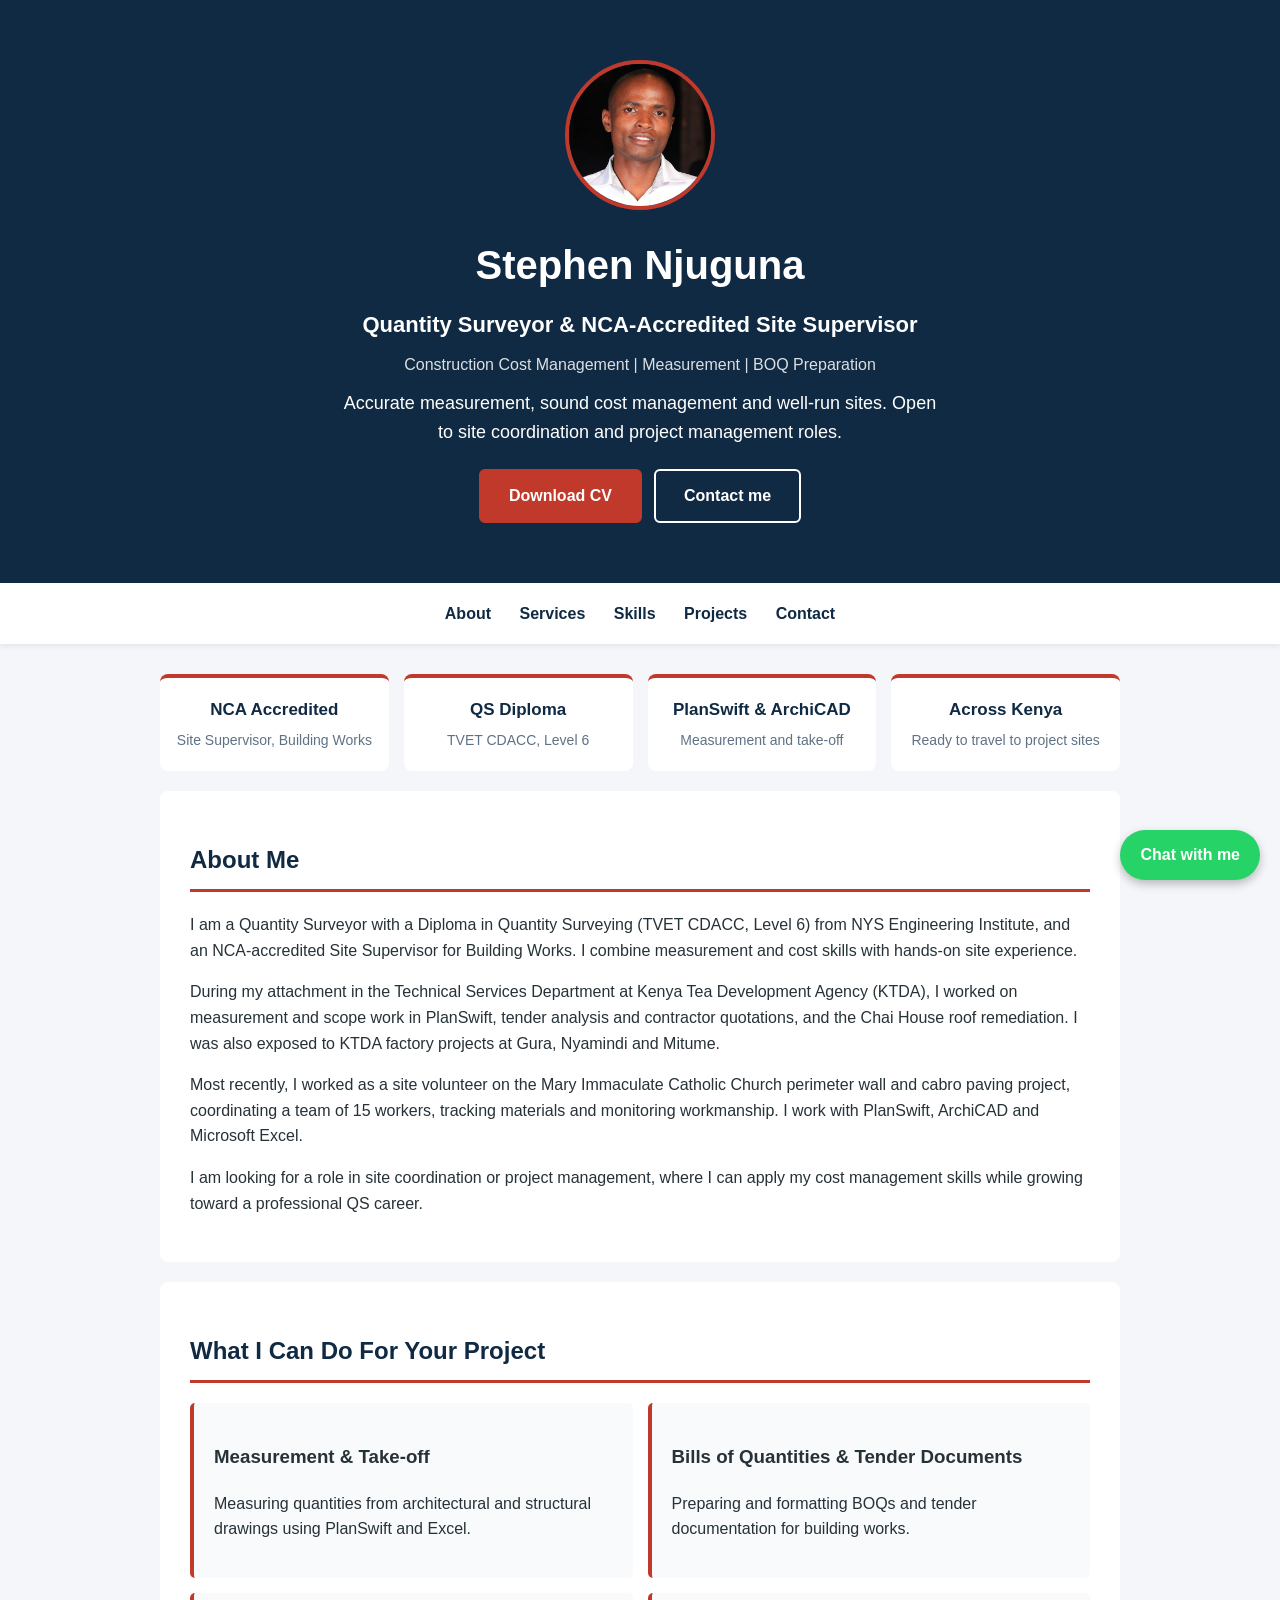
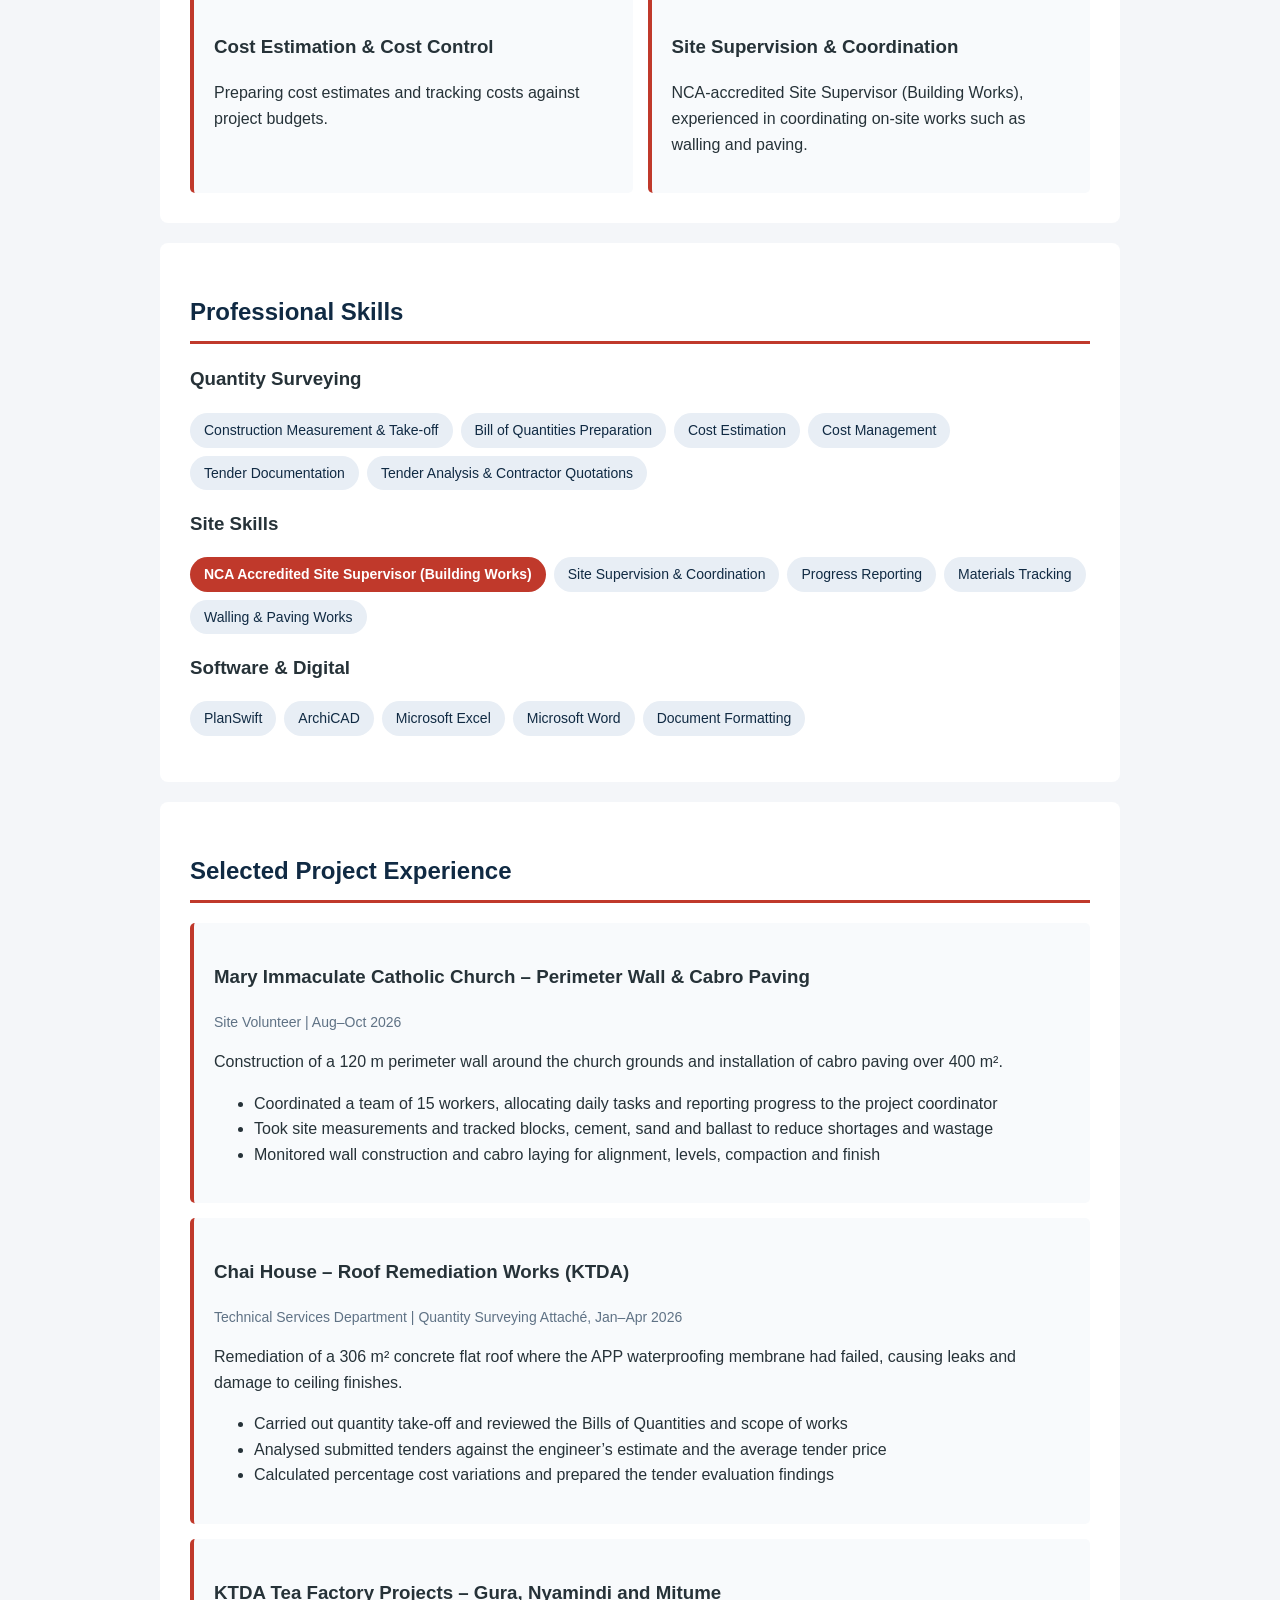
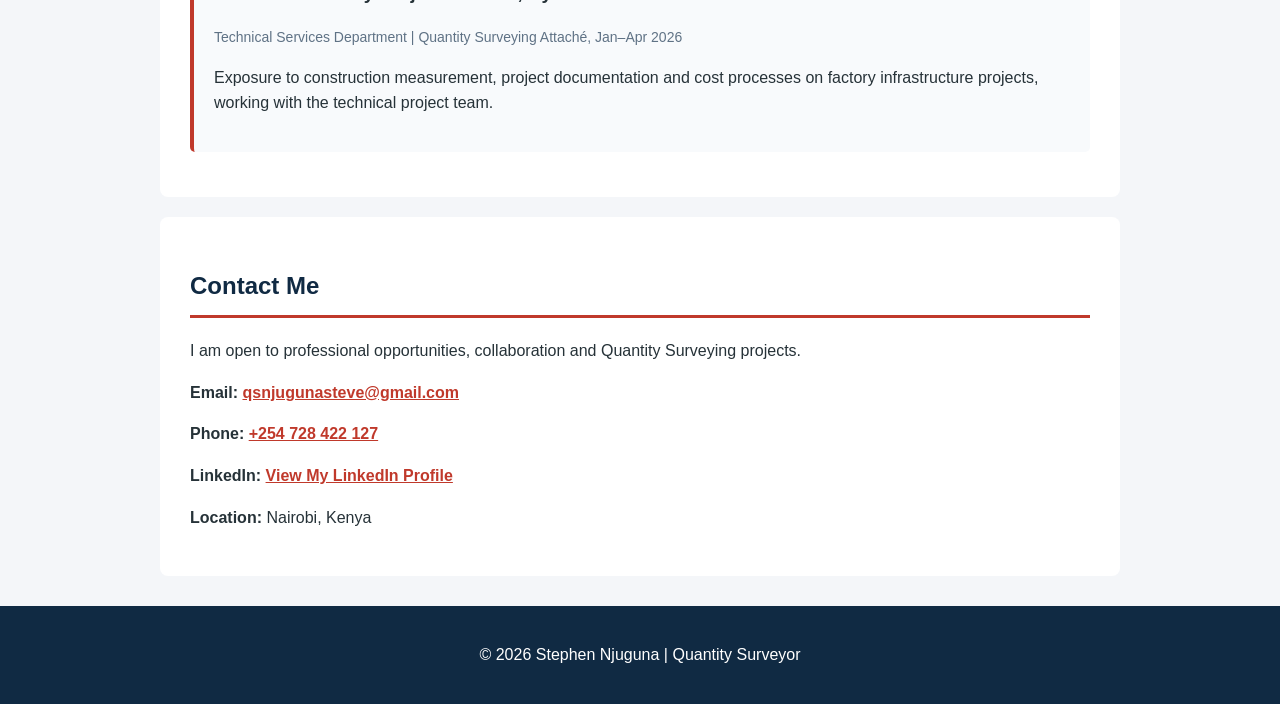
==== commit bd93a62c: "Add files via upload" ====
--- a/index.html
+++ b/index.html
@@ -15,12 +15,16 @@
     <header>
         <img src="stephen.jpg" alt="Stephen Njuguna, Quantity Surveyor" class="profile-photo">
         <h1>Stephen Njuguna</h1>
-        <p class="role">Quantity Surveying Professional</p>
-        <p>Construction Cost Management | Measurement | BOQ Preparation</p>
-        <p>
-            Supporting better construction decisions through accurate measurement and cost management
+        <p class="role">Quantity Surveyor &amp; NCA-Accredited Site Supervisor</p>
+        <p class="focus">Construction Cost Management | Measurement | BOQ Preparation</p>
+        <p class="pitch">
+            Accurate measurement, sound cost management and well-run sites.
+            Open to site coordination and project management roles.
         </p>
-        <a href="Stephen_Njuguna_CV.pdf" class="cv-button" download>Download CV</a>
+        <div class="hero-buttons">
+            <a href="Stephen_Njuguna_CV.pdf" class="cv-button" download>Download CV</a>
+            <a href="#contact" class="outline-button">Contact me</a>
+        </div>
     </header>
 
     <nav aria-label="Main navigation">
@@ -32,6 +36,25 @@
     </nav>
 
     <main>
+
+        <div class="facts">
+            <div class="fact">
+                <strong>NCA Accredited</strong>
+                <span>Site Supervisor, Building Works</span>
+            </div>
+            <div class="fact">
+                <strong>QS Diploma</strong>
+                <span>TVET CDACC, Level 6</span>
+            </div>
+            <div class="fact">
+                <strong>PlanSwift &amp; ArchiCAD</strong>
+                <span>Measurement and take-off</span>
+            </div>
+            <div class="fact">
+                <strong>Across Kenya</strong>
+                <span>Ready to travel to project sites</span>
+            </div>
+        </div>
 
         <section id="about">
             <h2>About Me</h2>
--- a/style.css
+++ b/style.css
@@ -24,15 +24,25 @@
 }
 
 header h1 {
-    font-size: 36px;
-    margin-bottom: 10px;
+    font-size: 40px;
+    margin: 0 0 10px;
 }
 
 header .role {
-    font-size: 20px;
+    font-size: 22px;
     font-weight: bold;
     margin: 0 0 10px;
-    opacity: 0.9;
+}
+
+header .focus {
+    margin: 0 0 12px;
+    opacity: 0.85;
+}
+
+header .pitch {
+    max-width: 600px;
+    margin: 0 auto 22px;
+    font-size: 18px;
 }
 
 .profile-photo {
@@ -47,8 +57,8 @@
 /* Download CV button */
 .cv-button {
     display: inline-block;
-    margin-top: 15px;
     padding: 12px 28px;
+    border: 2px solid #c0392b;
     background-color: #c0392b;
     color: white;
     text-decoration: none;
@@ -59,6 +69,58 @@
 
 .cv-button:hover {
     background-color: #a93226;
+    border-color: #a93226;
+}
+
+.hero-buttons {
+    display: flex;
+    justify-content: center;
+    flex-wrap: wrap;
+    gap: 12px;
+}
+
+.outline-button {
+    display: inline-block;
+    padding: 12px 28px;
+    border: 2px solid #ffffff;
+    color: #ffffff;
+    text-decoration: none;
+    font-weight: bold;
+    border-radius: 6px;
+    transition: background-color 0.3s ease, color 0.3s ease;
+}
+
+.outline-button:hover {
+    background-color: #ffffff;
+    color: #102a43;
+}
+
+/* Quick facts strip */
+.facts {
+    display: grid;
+    grid-template-columns: repeat(4, 1fr);
+    gap: 15px;
+    margin-bottom: 20px;
+}
+
+.fact {
+    background-color: white;
+    padding: 18px 16px;
+    border-top: 4px solid #c0392b;
+    border-radius: 8px;
+    text-align: center;
+}
+
+.fact strong {
+    display: block;
+    color: #102a43;
+    font-size: 17px;
+    margin-bottom: 4px;
+}
+
+.fact span {
+    color: #5f7285;
+    font-size: 14px;
 }
 
 /* 3. Navigation menu (sticky) */
@@ -241,6 +303,23 @@
         grid-template-columns: 1fr;
     }
 
+    header .pitch {
+        font-size: 16px;
+    }
+
+    .facts {
+        grid-template-columns: 1fr 1fr;
+        gap: 10px;
+    }
+
+    .fact {
+        padding: 14px 10px;
+    }
+
+    .fact strong {
+        font-size: 15px;
+    }
+
     .floating-contact {
         right: 12px;
         bottom: 12px;
